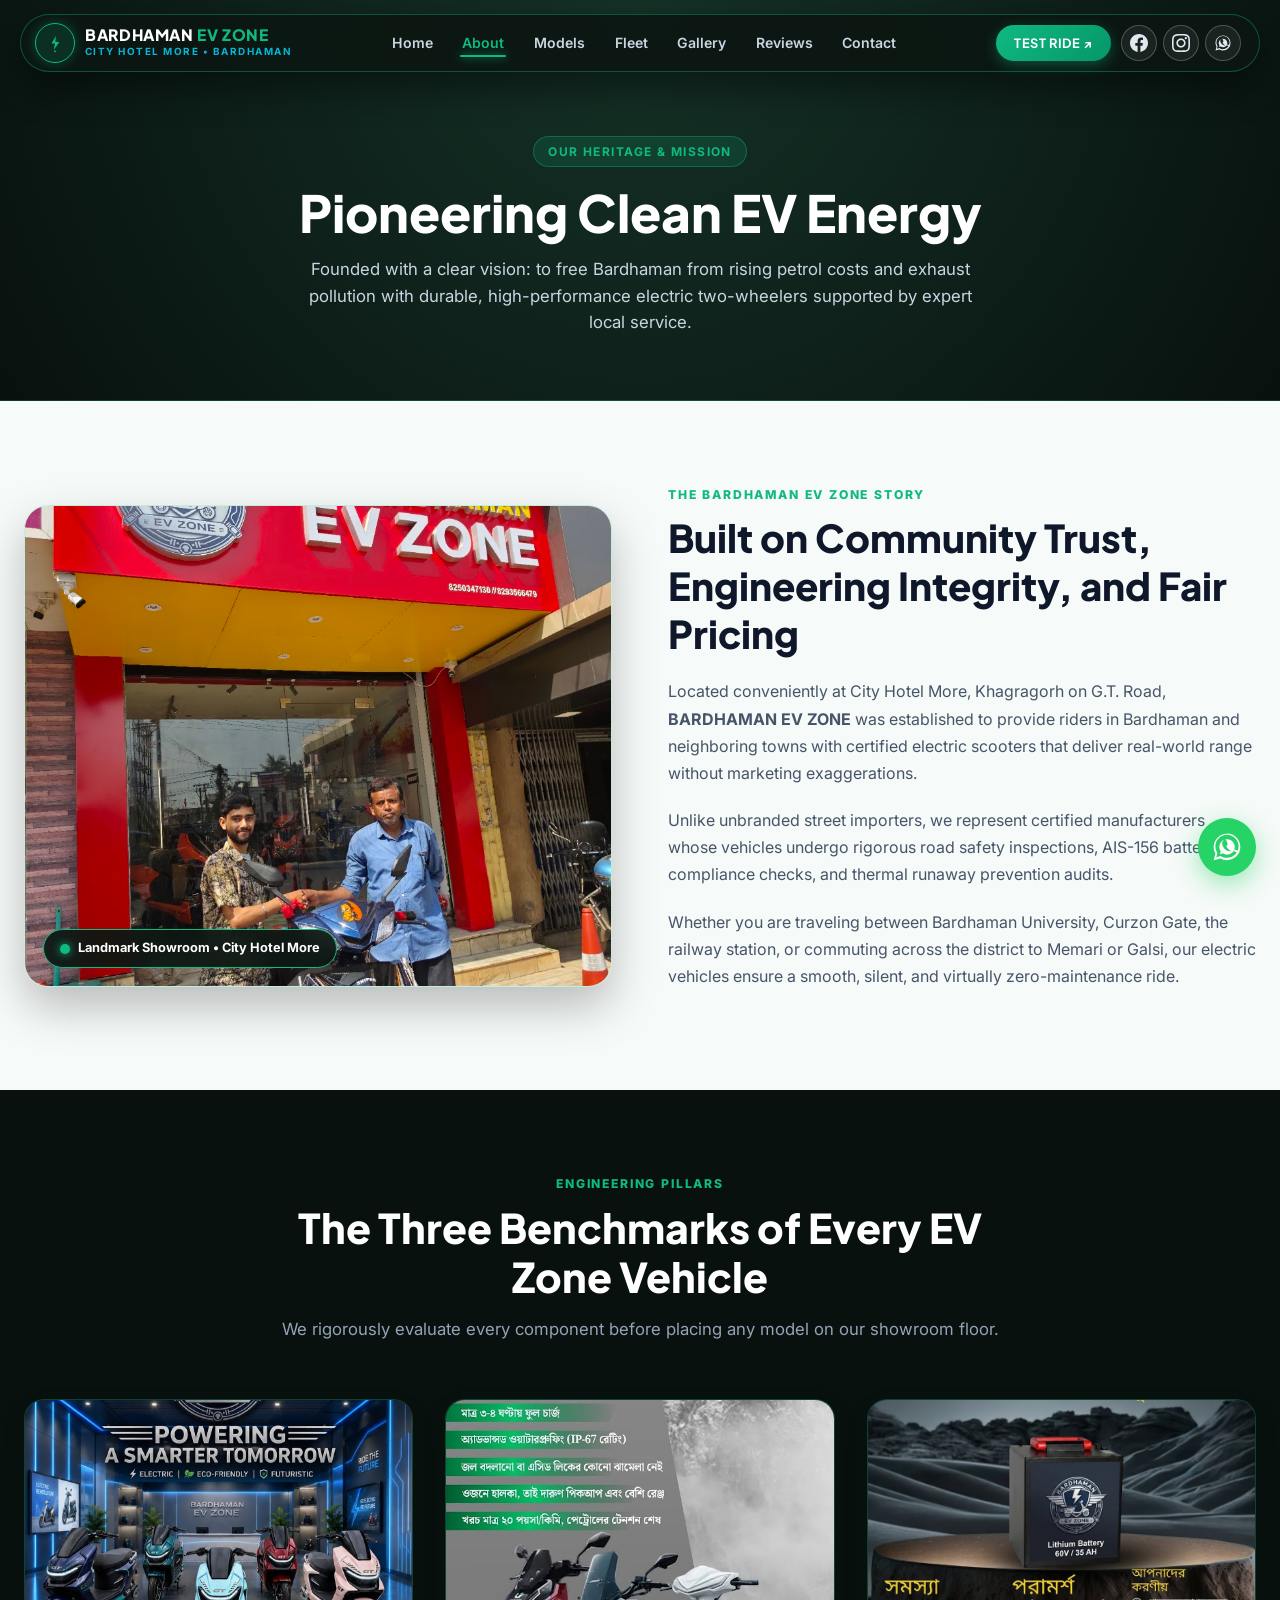
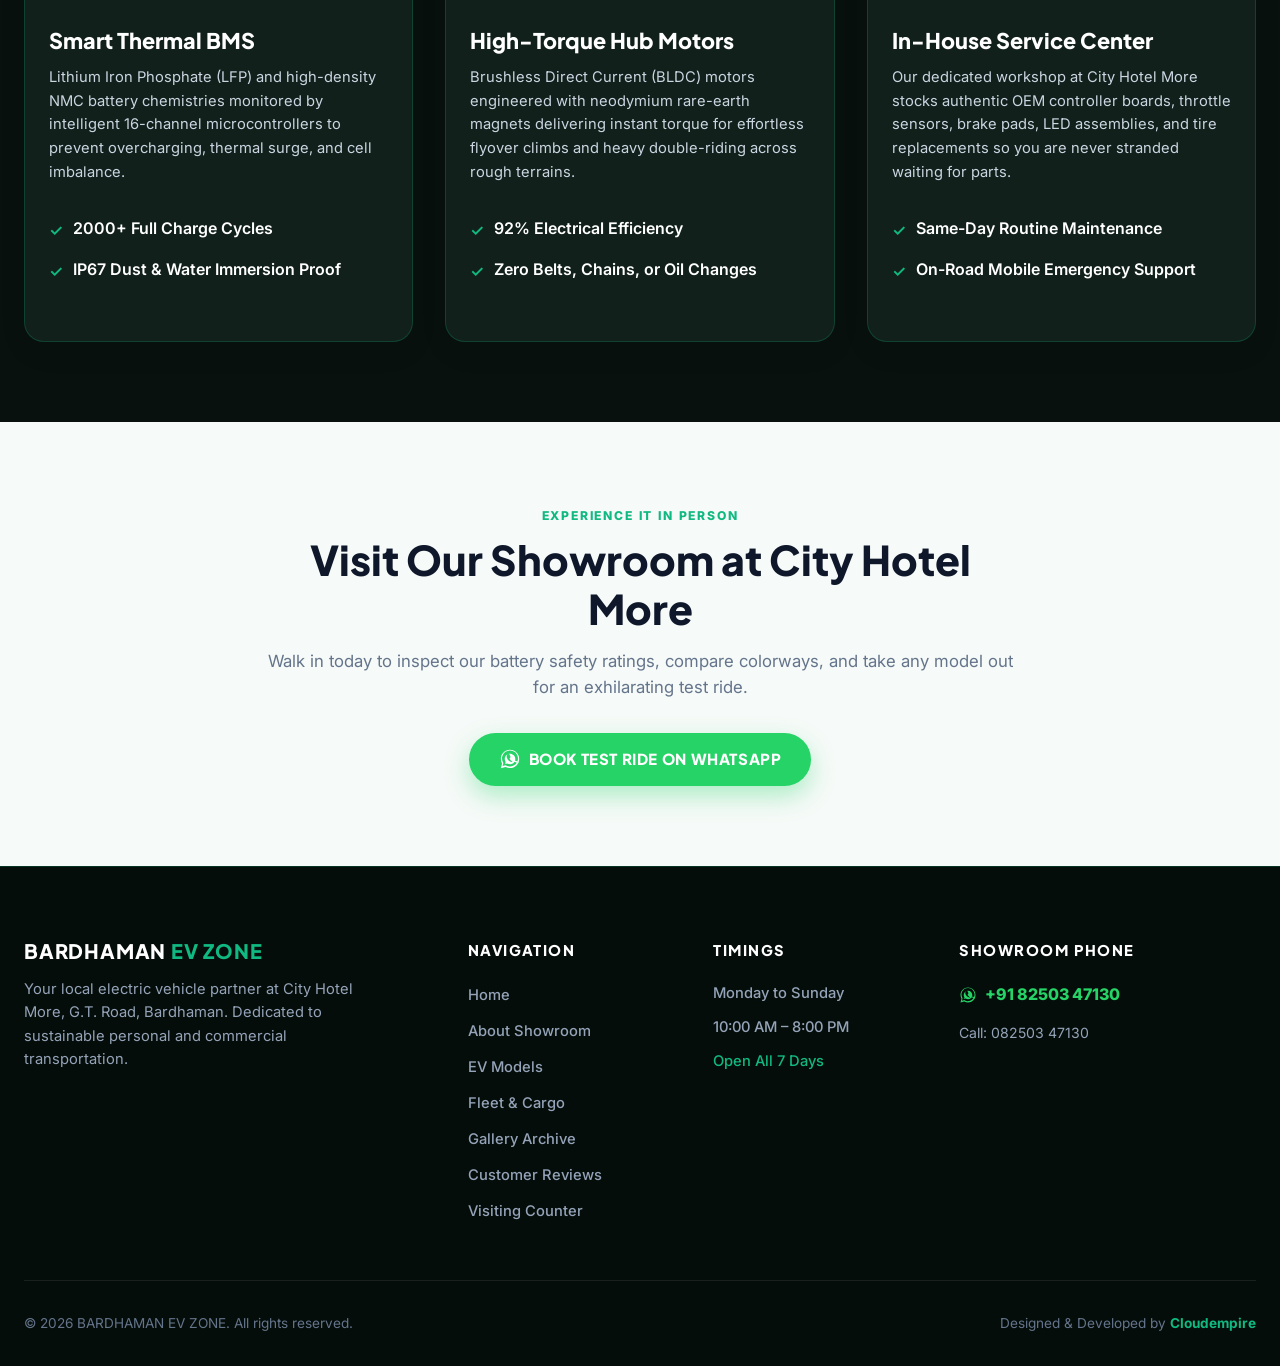
==== about.html @ 62e023cb "Release BARDHAMAN EV ZONE official multi-page portfolio website" ====
<!DOCTYPE html>
<html lang="en">
<head>
  <meta charset="UTF-8">
  <meta name="viewport" content="width=device-width, initial-scale=1.0">
  <title>About Our Showroom & Heritage | BARDHAMAN EV ZONE</title>
  <meta name="description" content="Discover the story behind BARDHAMAN EV ZONE at City Hotel More, G.T. Road. Authorized multi-brand electric vehicle showroom, specialized battery diagnostics, and certified technicians.">
  <link rel="canonical" href="https://cloudempiretech.github.io/bardhaman-ev-zone/about.html">
  
  <link rel="icon" type="image/svg+xml" href="assets/images/favicon.svg">
  <link rel="apple-touch-icon" href="assets/images/apple-touch-icon.png">
  
  <link rel="preconnect" href="https://fonts.googleapis.com">
  <link rel="preconnect" href="https://fonts.gstatic.com" crossorigin>
  <link href="https://fonts.googleapis.com/css2?family=Inter:wght@400;500;600;700;800&family=Plus+Jakarta+Sans:wght@700;800;900&display=swap" rel="stylesheet">
  
  <link rel="stylesheet" href="assets/css/style.css">
</head>
<body>

  <!-- Floating Pill Navbar -->
  <header class="site-header">
    <div class="header-inner">
      <a href="index.html" class="brand-link" aria-label="BARDHAMAN EV ZONE Home">
        <div class="brand-emblem">
          <svg viewBox="0 0 100 100" fill="none">
            <path d="M54 18 L34 52 L50 52 L44 82 L70 46 L52 46 Z" fill="#10b981" />
            <circle cx="50" cy="88" r="4" fill="#06b6d4" />
          </svg>
        </div>
        <div class="brand-info">
          <div class="brand-name">BARDHAMAN <span>EV ZONE</span></div>
          <div class="brand-sub">CITY HOTEL MORE • BARDHAMAN</div>
        </div>
      </a>

      <nav aria-label="Primary Navigation">
        <ul class="nav-links">
          <li><a href="index.html" class="nav-link">Home</a></li>
          <li><a href="about.html" class="nav-link active">About</a></li>
          <li><a href="models.html" class="nav-link">Models</a></li>
          <li><a href="fleet.html" class="nav-link">Fleet</a></li>
          <li><a href="gallery.html" class="nav-link">Gallery</a></li>
          <li><a href="reviews.html" class="nav-link">Reviews</a></li>
          <li><a href="contact.html" class="nav-link">Contact</a></li>
        </ul>
      </nav>

      <div class="header-actions">
        <a href="contact.html" class="btn-cta-pill">TEST RIDE ↗</a>
        <div class="social-links-circle">
          <a href="https://www.facebook.com/bardhamanevzone/" target="_blank" rel="noopener noreferrer" class="btn-social-circle" aria-label="Facebook">
            <svg width="18" height="18" viewBox="0 0 24 24" fill="currentColor">
              <path d="M24 12.073c0-6.627-5.373-12-12-12s-12 5.373-12 12c0 5.99 4.388 10.954 10.125 11.854v-8.385H7.078v-3.47h3.047V9.43c0-3.007 1.792-4.669 4.533-4.669 1.312 0 2.686.235 2.686.235v2.953H15.83c-1.491 0-1.956.925-1.956 1.874v2.25h3.328l-.532 3.47h-2.796v8.385C19.612 23.027 24 18.062 24 12.073z"/>
            </svg>
          </a>
          <a href="https://www.instagram.com/bardhamanevzone/" target="_blank" rel="noopener noreferrer" class="btn-social-circle" aria-label="Instagram">
            <svg width="18" height="18" viewBox="0 0 24 24" fill="currentColor">
              <path d="M12 2.163c3.204 0 3.584.012 4.85.07 3.252.148 4.771 1.691 4.919 4.919.058 1.265.069 1.645.069 4.849 0 3.205-.012 3.584-.069 4.849-.149 3.225-1.664 4.771-4.919 4.919-1.266.058-1.644.07-4.85.07-3.204 0-3.584-.012-4.849-.07-3.26-.149-4.771-1.699-4.919-4.92-.058-1.265-.07-1.644-.07-4.849 0-3.204.013-3.583.07-4.849.149-3.227 1.664-4.771 4.919-4.919 1.266-.057 1.645-.069 4.849-.069zm0-2.163c-3.259 0-3.667.014-4.947.072-4.358.2-6.78 2.618-6.98 6.98-.059 1.281-.073 1.689-.073 4.948 0 3.259.014 3.668.072 4.948.2 4.358 2.618 6.78 6.98 6.98 1.281.058 1.689.072 4.948.072 3.259 0 3.668-.014 4.948-.072 4.354-.2 6.782-2.618 6.979-6.98.059-1.28.073-1.689.073-4.948 0-3.259-.014-3.667-.072-4.947-.196-4.354-2.617-6.78-6.979-6.98-1.281-.059-1.69-.073-4.949-.073zm0 5.838c-3.403 0-6.162 2.759-6.162 6.162s2.759 6.163 6.162 6.163 6.162-2.759 6.162-6.163c0-3.403-2.759-6.162-6.162-6.162zm0 10.162c-2.209 0-4-1.79-4-4 0-2.209 1.791-4 4-4s4 1.791 4 4c0 2.21-1.791 4-4 4zm6.406-11.845c-.796 0-1.441.645-1.441 1.44s.645 1.44 1.441 1.44c.795 0 1.439-.645 1.439-1.44s-.644-1.44-1.439-1.44z"/>
            </svg>
          </a>
          <a href="https://wa.me/918250347130?text=Namaste%20Bardhaman%20EV%20Zone!%20I%20am%20reading%20about%20your%20showroom." target="_blank" rel="noopener noreferrer" class="btn-social-circle btn-social-wa" aria-label="WhatsApp">
            <svg class="wa-icon" viewBox="0 0 24 24" width="18" height="18" fill="currentColor">
              <path d="M12.031 6.172c-3.181 0-5.767 2.586-5.768 5.766-.001 1.298.38 2.27 1.019 3.287l-.582 2.128 2.182-.573c.978.58 1.911.928 3.145.929 3.178 0 5.767-2.587 5.768-5.766.001-3.187-2.575-5.77-5.764-5.771zm3.392 8.244c-.144.405-.837.774-1.17.824-.312.045-.698.074-2.124-.515-1.503-.62-2.476-2.138-2.551-2.238-.075-.1-1.22-1.624-1.22-3.097 0-1.474.773-2.199 1.05-2.499.276-.3.6-.375.801-.375.2 0 .401.002.576.01.188.01.439-.071.687.525.263.63.899 2.196.978 2.355.079.16.132.348.026.561-.106.213-.16.347-.318.533-.158.187-.333.418-.476.561-.16.16-.327.334-.141.653.187.319.832 1.368 1.782 2.215 1.222 1.089 2.25 1.427 2.568 1.587.319.16.505.134.692-.08.187-.214.798-.933 1.011-1.253.213-.32.427-.267.719-.16.293.107 1.854.874 2.173 1.034.319.16.532.24.612.373.08.134.08.775-.064 1.18z"/>
              <path d="M12.004 2c-5.518 0-9.996 4.478-9.996 9.996 0 1.763.459 3.486 1.332 5.006L2 22l5.127-1.345c1.472.802 3.129 1.226 4.877 1.226 5.518 0 9.996-4.478 9.996-9.996 0-5.518-4.478-9.996-9.996-9.996zm0 18.232c-1.572 0-3.111-.423-4.453-1.223l-.32-.19-3.308.868.883-3.224-.208-.332C3.766 14.77 3.3 13.125 3.3 11.435c0-4.8 3.905-8.705 8.704-8.705 4.8 0 8.705 3.905 8.705 8.705 0 4.8-3.905 8.704-8.705 8.704z"/>
            </svg>
          </a>
        </div>
        <button class="mobile-nav-toggle" aria-label="Toggle navigation drawer" aria-expanded="false">
          <svg width="24" height="24" viewBox="0 0 24 24" fill="none" stroke="currentColor" stroke-width="2.5" stroke-linecap="round" stroke-linejoin="round">
            <line x1="3" y1="12" x2="21" y2="12"></line>
            <line x1="3" y1="6" x2="21" y2="6"></line>
            <line x1="3" y1="18" x2="21" y2="18"></line>
          </svg>
        </button>
      </div>
    </div>
  </header>

  <!-- Subpage Banner -->
  <section class="subpage-banner">
    <div class="subpage-badge">OUR HERITAGE & MISSION</div>
    <h1 class="subpage-title">Pioneering Clean EV Energy</h1>
    <p class="subpage-desc">
      Founded with a clear vision: to free Bardhaman from rising petrol costs and exhaust pollution with durable, high-performance electric two-wheelers supported by expert local service.
    </p>
  </section>

  <!-- Heritage Section 1 -->
  <main class="section">
    <div class="heritage-grid">
      <div class="heritage-media-wrap reveal">
        <img src="assets/images/ev_zone_photo_1.jpg" alt="Showroom exterior at City Hotel More Bardhaman" loading="lazy">
        <div class="verified-storefront-badge">
          <span class="verified-dot"></span> Landmark Showroom • City Hotel More
        </div>
      </div>

      <div class="heritage-content reveal" data-delay="1">
        <span class="section-tag">THE BARDHAMAN EV ZONE STORY</span>
        <h3>Built on Community Trust, Engineering Integrity, and Fair Pricing</h3>
        <p>
          Located conveniently at City Hotel More, Khagragorh on G.T. Road, <strong>BARDHAMAN EV ZONE</strong> was established to provide riders in Bardhaman and neighboring towns with certified electric scooters that deliver real-world range without marketing exaggerations.
        </p>
        <p>
          Unlike unbranded street importers, we represent certified manufacturers whose vehicles undergo rigorous road safety inspections, AIS-156 battery compliance checks, and thermal runaway prevention audits.
        </p>
        <p>
          Whether you are traveling between Bardhaman University, Curzon Gate, the railway station, or commuting across the district to Memari or Galsi, our electric vehicles ensure a smooth, silent, and virtually zero-maintenance ride.
        </p>
      </div>
    </div>
  </main>

  <!-- Technical Workshop Pillars -->
  <section class="section section-dark">
    <div class="section-header reveal">
      <span class="section-tag">ENGINEERING PILLARS</span>
      <h2 class="section-title">The Three Benchmarks of Every EV Zone Vehicle</h2>
      <p class="section-subtitle">We rigorously evaluate every component before placing any model on our showroom floor.</p>
    </div>

    <div class="cards-grid">
      <div class="portfolio-card reveal" data-delay="1" style="background: var(--color-surface-card); border-color: var(--color-border-dark); color: #ffffff;">
        <div class="card-media" style="height: 200px;">
          <img src="assets/images/ev_zone_photo_8.jpg" alt="Smart Battery BMS Diagnostics" loading="lazy">
        </div>
        <div class="card-body">
          <h3 class="card-title" style="color: #ffffff;">Smart Thermal BMS</h3>
          <p class="card-desc" style="color: #cbd5e1;">
            Lithium Iron Phosphate (LFP) and high-density NMC battery chemistries monitored by intelligent 16-channel microcontrollers to prevent overcharging, thermal surge, and cell imbalance.
          </p>
          <ul class="feature-check-list" style="margin-top: 0.5rem;">
            <li class="feature-check-item" style="color: #ffffff;"><span class="check-icon">✓</span> 2000+ Full Charge Cycles</li>
            <li class="feature-check-item" style="color: #ffffff;"><span class="check-icon">✓</span> IP67 Dust & Water Immersion Proof</li>
          </ul>
        </div>
      </div>

      <div class="portfolio-card reveal" data-delay="2" style="background: var(--color-surface-card); border-color: var(--color-border-dark); color: #ffffff;">
        <div class="card-media" style="height: 200px;">
          <img src="assets/images/ev_zone_photo_9.jpg" alt="High Torque Hub Motor" loading="lazy">
        </div>
        <div class="card-body">
          <h3 class="card-title" style="color: #ffffff;">High-Torque Hub Motors</h3>
          <p class="card-desc" style="color: #cbd5e1;">
            Brushless Direct Current (BLDC) motors engineered with neodymium rare-earth magnets delivering instant torque for effortless flyover climbs and heavy double-riding across rough terrains.
          </p>
          <ul class="feature-check-list" style="margin-top: 0.5rem;">
            <li class="feature-check-item" style="color: #ffffff;"><span class="check-icon">✓</span> 92% Electrical Efficiency</li>
            <li class="feature-check-item" style="color: #ffffff;"><span class="check-icon">✓</span> Zero Belts, Chains, or Oil Changes</li>
          </ul>
        </div>
      </div>

      <div class="portfolio-card reveal" data-delay="3" style="background: var(--color-surface-card); border-color: var(--color-border-dark); color: #ffffff;">
        <div class="card-media" style="height: 200px;">
          <img src="assets/images/ev_zone_photo_10.jpg" alt="Showroom Service Bay" loading="lazy">
        </div>
        <div class="card-body">
          <h3 class="card-title" style="color: #ffffff;">In-House Service Center</h3>
          <p class="card-desc" style="color: #cbd5e1;">
            Our dedicated workshop at City Hotel More stocks authentic OEM controller boards, throttle sensors, brake pads, LED assemblies, and tire replacements so you are never stranded waiting for parts.
          </p>
          <ul class="feature-check-list" style="margin-top: 0.5rem;">
            <li class="feature-check-item" style="color: #ffffff;"><span class="check-icon">✓</span> Same-Day Routine Maintenance</li>
            <li class="feature-check-item" style="color: #ffffff;"><span class="check-icon">✓</span> On-Road Mobile Emergency Support</li>
          </ul>
        </div>
      </div>
    </div>
  </section>

  <!-- Visiting Call to Action -->
  <section class="section" style="text-align: center;">
    <div class="section-header reveal" style="margin-bottom: 2rem;">
      <span class="section-tag">EXPERIENCE IT IN PERSON</span>
      <h2 class="section-title">Visit Our Showroom at City Hotel More</h2>
      <p class="section-subtitle">Walk in today to inspect our battery safety ratings, compare colorways, and take any model out for an exhilarating test ride.</p>
    </div>
    <div class="reveal">
      <a href="contact.html" class="btn-hero-primary" style="display: inline-flex;">
        <svg class="wa-icon" viewBox="0 0 24 24" width="22" height="22" fill="currentColor">
          <path d="M12.031 6.172c-3.181 0-5.767 2.586-5.768 5.766-.001 1.298.38 2.27 1.019 3.287l-.582 2.128 2.182-.573c.978.58 1.911.928 3.145.929 3.178 0 5.767-2.587 5.768-5.766.001-3.187-2.575-5.77-5.764-5.771zm3.392 8.244c-.144.405-.837.774-1.17.824-.312.045-.698.074-2.124-.515-1.503-.62-2.476-2.138-2.551-2.238-.075-.1-1.22-1.624-1.22-3.097 0-1.474.773-2.199 1.05-2.499.276-.3.6-.375.801-.375.2 0 .401.002.576.01.188.01.439-.071.687.525.263.63.899 2.196.978 2.355.079.16.132.348.026.561-.106.213-.16.347-.318.533-.158.187-.333.418-.476.561-.16.16-.327.334-.141.653.187.319.832 1.368 1.782 2.215 1.222 1.089 2.25 1.427 2.568 1.587.319.16.505.134.692-.08.187-.214.798-.933 1.011-1.253.213-.32.427-.267.719-.16.293.107 1.854.874 2.173 1.034.319.16.532.24.612.373.08.134.08.775-.064 1.18z"/>
          <path d="M12.004 2c-5.518 0-9.996 4.478-9.996 9.996 0 1.763.459 3.486 1.332 5.006L2 22l5.127-1.345c1.472.802 3.129 1.226 4.877 1.226 5.518 0 9.996-4.478 9.996-9.996 0-5.518-4.478-9.996-9.996-9.996zm0 18.232c-1.572 0-3.111-.423-4.453-1.223l-.32-.19-3.308.868.883-3.224-.208-.332C3.766 14.77 3.3 13.125 3.3 11.435c0-4.8 3.905-8.705 8.704-8.705 4.8 0 8.705 3.905 8.705 8.705 0 4.8-3.905 8.704-8.705 8.704z"/>
        </svg>
        BOOK TEST RIDE ON WHATSAPP
      </a>
    </div>
  </section>

  <!-- Floating WhatsApp Button -->
  <a href="https://wa.me/918250347130?text=Namaste%20Bardhaman%20EV%20Zone!%20I%20would%20like%20to%20visit%20your%20workshop." class="floating-wa-btn" aria-label="Chat on WhatsApp" target="_blank" rel="noopener noreferrer">
    <svg class="wa-icon" viewBox="0 0 24 24" width="32" height="32" fill="currentColor">
      <path d="M12.031 6.172c-3.181 0-5.767 2.586-5.768 5.766-.001 1.298.38 2.27 1.019 3.287l-.582 2.128 2.182-.573c.978.58 1.911.928 3.145.929 3.178 0 5.767-2.587 5.768-5.766.001-3.187-2.575-5.77-5.764-5.771zm3.392 8.244c-.144.405-.837.774-1.17.824-.312.045-.698.074-2.124-.515-1.503-.62-2.476-2.138-2.551-2.238-.075-.1-1.22-1.624-1.22-3.097 0-1.474.773-2.199 1.05-2.499.276-.3.6-.375.801-.375.2 0 .401.002.576.01.188.01.439-.071.687.525.263.63.899 2.196.978 2.355.079.16.132.348.026.561-.106.213-.16.347-.318.533-.158.187-.333.418-.476.561-.16.16-.327.334-.141.653.187.319.832 1.368 1.782 2.215 1.222 1.089 2.25 1.427 2.568 1.587.319.16.505.134.692-.08.187-.214.798-.933 1.011-1.253.213-.32.427-.267.719-.16.293.107 1.854.874 2.173 1.034.319.16.532.24.612.373.08.134.08.775-.064 1.18z"/>
      <path d="M12.004 2c-5.518 0-9.996 4.478-9.996 9.996 0 1.763.459 3.486 1.332 5.006L2 22l5.127-1.345c1.472.802 3.129 1.226 4.877 1.226 5.518 0 9.996-4.478 9.996-9.996 0-5.518-4.478-9.996-9.996-9.996zm0 18.232c-1.572 0-3.111-.423-4.453-1.223l-.32-.19-3.308.868.883-3.224-.208-.332C3.766 14.77 3.3 13.125 3.3 11.435c0-4.8 3.905-8.705 8.704-8.705 4.8 0 8.705 3.905 8.705 8.705 0 4.8-3.905 8.704-8.705 8.704z"/>
    </svg>
  </a>

  <!-- Footer -->
  <footer class="site-footer">
    <div class="footer-top">
      <div class="footer-brand">
        <div class="brand-name" style="font-size: 1.25rem;">BARDHAMAN <span style="color: var(--color-primary);">EV ZONE</span></div>
        <p>Your local electric vehicle partner at City Hotel More, G.T. Road, Bardhaman. Dedicated to sustainable personal and commercial transportation.</p>
      </div>
      <div class="footer-nav-col">
        <div class="footer-col-title">Navigation</div>
        <ul class="footer-nav-list">
          <li><a href="index.html" class="footer-nav-link">Home</a></li>
          <li><a href="about.html" class="footer-nav-link">About Showroom</a></li>
          <li><a href="models.html" class="footer-nav-link">EV Models</a></li>
          <li><a href="fleet.html" class="footer-nav-link">Fleet & Cargo</a></li>
          <li><a href="gallery.html" class="footer-nav-link">Gallery Archive</a></li>
          <li><a href="reviews.html" class="footer-nav-link">Customer Reviews</a></li>
          <li><a href="contact.html" class="footer-nav-link">Visiting Counter</a></li>
        </ul>
      </div>
      <div class="footer-nav-col">
        <div class="footer-col-title">Timings</div>
        <ul class="footer-nav-list">
          <li class="footer-nav-link">Monday to Sunday</li>
          <li class="footer-nav-link">10:00 AM – 8:00 PM</li>
          <li class="footer-nav-link" style="color: var(--color-primary);">Open All 7 Days</li>
        </ul>
      </div>
      <div class="footer-nav-col">
        <div class="footer-col-title">Showroom Phone</div>
        <p style="margin-bottom: 0.5rem;">
          <a href="https://wa.me/918250347130" class="phone-wa-link">
            <svg class="wa-icon" viewBox="0 0 24 24" width="18" height="18" fill="currentColor">
              <path d="M12.031 6.172c-3.181 0-5.767 2.586-5.768 5.766-.001 1.298.38 2.27 1.019 3.287l-.582 2.128 2.182-.573c.978.58 1.911.928 3.145.929 3.178 0 5.767-2.587 5.768-5.766.001-3.187-2.575-5.77-5.764-5.771zm3.392 8.244c-.144.405-.837.774-1.17.824-.312.045-.698.074-2.124-.515-1.503-.62-2.476-2.138-2.551-2.238-.075-.1-1.22-1.624-1.22-3.097 0-1.474.773-2.199 1.05-2.499.276-.3.6-.375.801-.375.2 0 .401.002.576.01.188.01.439-.071.687.525.263.63.899 2.196.978 2.355.079.16.132.348.026.561-.106.213-.16.347-.318.533-.158.187-.333.418-.476.561-.16.16-.327.334-.141.653.187.319.832 1.368 1.782 2.215 1.222 1.089 2.25 1.427 2.568 1.587.319.16.505.134.692-.08.187-.214.798-.933 1.011-1.253.213-.32.427-.267.719-.16.293.107 1.854.874 2.173 1.034.319.16.532.24.612.373.08.134.08.775-.064 1.18z"/>
              <path d="M12.004 2c-5.518 0-9.996 4.478-9.996 9.996 0 1.763.459 3.486 1.332 5.006L2 22l5.127-1.345c1.472.802 3.129 1.226 4.877 1.226 5.518 0 9.996-4.478 9.996-9.996 0-5.518-4.478-9.996-9.996-9.996zm0 18.232c-1.572 0-3.111-.423-4.453-1.223l-.32-.19-3.308.868.883-3.224-.208-.332C3.766 14.77 3.3 13.125 3.3 11.435c0-4.8 3.905-8.705 8.704-8.705 4.8 0 8.705 3.905 8.705 8.705 0 4.8-3.905 8.704-8.705 8.704z"/>
            </svg>
            +91 82503 47130
          </a>
        </p>
        <p><a href="tel:+918250347130" style="color: #94a3b8; font-size: 0.88rem;">Call: 082503 47130</a></p>
      </div>
    </div>
    <div class="footer-bottom">
      <div>© 2026 BARDHAMAN EV ZONE. All rights reserved.</div>
      <div class="footer-attribution">
        Designed & Developed by <a href="https://cloudempire.tech/" target="_blank" rel="noopener noreferrer">Cloudempire</a>
      </div>
    </div>
  </footer>

  <script src="assets/js/main.js"></script>
</body>
</html>
---- assets/css/style.css ----
/* ==========================================================================
   BARDHAMAN EV ZONE - Official Stylesheet
   Design System: TheDivine Floating Dark Glassmorphic Pill
   Theme: High-Tech Carbon Graphite & Cyber Emerald Neon
   ========================================================================== */

:root {
  --color-bg-dark: #08110e;
  --color-surface-dark: #0c1713;
  --color-surface-card: #11201b;
  --color-surface-elevated: #162923;
  --color-bg-light: #f6faf8;
  --color-surface-light: #ffffff;
  
  --color-primary: #10b981;
  --color-primary-glow: rgba(16, 185, 129, 0.35);
  --color-primary-dark: #059669;
  
  --color-cyan: #06b6d4;
  --color-cyan-glow: rgba(6, 182, 212, 0.3);
  
  --color-text-main: #0f172a;
  --color-text-muted: #64748b;
  --color-text-white: #ffffff;
  --color-text-dim: #94a3b8;
  
  --color-border-dark: rgba(16, 185, 129, 0.22);
  --color-border-light: rgba(16, 185, 129, 0.15);
  
  --pill-bg-header: rgba(12, 23, 19, 0.94);
  --pill-border-header: rgba(16, 185, 129, 0.38);
  
  --pill-bg-filter: rgba(14, 28, 23, 0.96);
  --pill-border-filter: rgba(16, 185, 129, 0.35);
  
  --font-heading: 'Plus Jakarta Sans', 'Inter', -apple-system, BlinkMacSystemFont, sans-serif;
  --font-body: 'Inter', -apple-system, BlinkMacSystemFont, 'Segoe UI', Roboto, sans-serif;
  
  --transition-smooth: all 0.3s cubic-bezier(0.16, 1, 0.3, 1);
  --shadow-elevated: 0 20px 45px rgba(0, 0, 0, 0.25);
  --shadow-neon: 0 0 25px rgba(16, 185, 129, 0.25);
}

/* --------------------------------------------------------------------------
   Reset & Base Standards (Mandate 3: Zero Top White Band)
   -------------------------------------------------------------------------- */
*, *::before, *::after {
  box-sizing: border-box;
  margin: 0;
  padding: 0;
}

html {
  scroll-behavior: smooth;
  font-size: 16px;
  -webkit-text-size-adjust: 100%;
}

body {
  font-family: var(--font-body);
  color: var(--color-text-main);
  background-color: var(--color-bg-light);
  line-height: 1.6;
  overflow-x: hidden;
  padding-top: 0 !important; /* Zero top white band */
}

img, video {
  max-width: 100%;
  height: auto;
  display: block;
}

a {
  color: inherit;
  text-decoration: none;
  transition: var(--transition-smooth);
}

button {
  font-family: inherit;
  cursor: pointer;
  border: none;
  background: none;
  transition: var(--transition-smooth);
}

/* --------------------------------------------------------------------------
   TheDivine Floating Pill Navbar (Mandates 3 & 11)
   -------------------------------------------------------------------------- */
.site-header {
  position: fixed;
  top: 14px;
  left: 0;
  width: 100%;
  display: flex;
  justify-content: center;
  z-index: 1000;
  padding: 0 1.25rem;
  pointer-events: none;
}

.header-inner {
  pointer-events: auto;
  width: 100%;
  max-width: 1320px;
  border-radius: 9999px;
  box-shadow: 0 16px 36px rgba(0, 0, 0, 0.45);
  backdrop-filter: blur(20px);
  -webkit-backdrop-filter: blur(20px);
  background: var(--pill-bg-header);
  border: 1px solid var(--pill-border-header);
  display: flex;
  align-items: center;
  justify-content: space-between;
  padding: 8px 18px 8px 14px;
  gap: 1rem;
}

/* Brand Logo Left */
.brand-link {
  display: flex;
  align-items: center;
  gap: 10px;
  flex-shrink: 0;
}

.brand-emblem {
  width: 40px;
  height: 40px;
  border-radius: 50%;
  background: rgba(16, 185, 129, 0.15);
  border: 1.5px solid var(--color-primary);
  display: flex;
  align-items: center;
  justify-content: center;
  box-shadow: 0 0 12px var(--color-primary-glow);
}

.brand-emblem svg {
  width: 22px;
  height: 22px;
}

.brand-info {
  display: flex;
  flex-direction: column;
}

.brand-name {
  font-family: var(--font-heading);
  font-weight: 800;
  font-size: 0.98rem;
  color: var(--color-text-white);
  letter-spacing: 0.04em;
  line-height: 1.15;
}

.brand-name span {
  color: var(--color-primary);
}

.brand-sub {
  font-size: 0.62rem;
  font-weight: 700;
  color: var(--color-cyan);
  letter-spacing: 0.15em;
  text-transform: uppercase;
}

/* Center Nav Links - STRICT ONE-LINE, ONE-WORD LABELS */
.nav-links {
  display: flex;
  align-items: center;
  gap: 1.6rem;
  list-style: none;
}

.nav-links li {
  white-space: nowrap !important;
}

.nav-link {
  font-size: 0.88rem;
  font-weight: 600;
  color: #cbd5e1;
  white-space: nowrap !important;
  position: relative;
  padding: 6px 2px;
  transition: var(--transition-smooth);
}

.nav-link:hover, .nav-link.active {
  color: var(--color-primary);
}

.nav-link.active::after {
  content: '';
  position: absolute;
  bottom: 0;
  left: 0;
  width: 100%;
  height: 2px;
  background: var(--color-primary);
  border-radius: 2px;
  box-shadow: 0 0 8px var(--color-primary);
}

/* Header Right Actions */
.header-actions {
  display: flex;
  align-items: center;
  gap: 10px;
  flex-shrink: 0;
}

/* CTA Pill */
.btn-cta-pill {
  display: inline-flex;
  align-items: center;
  gap: 6px;
  background: linear-gradient(135deg, #10b981 0%, #059669 100%);
  color: #ffffff !important;
  font-family: var(--font-heading);
  font-size: 0.8rem;
  font-weight: 700;
  text-transform: uppercase;
  letter-spacing: 0.05em;
  padding: 8px 18px;
  border-radius: 9999px;
  box-shadow: 0 4px 14px var(--color-primary-glow);
  white-space: nowrap !important;
  transition: var(--transition-smooth);
}

.btn-cta-pill:hover {
  transform: translateY(-2px);
  box-shadow: 0 6px 20px rgba(16, 185, 129, 0.5);
  background: linear-gradient(135deg, #34d399 0%, #10b981 100%);
}

/* Circular Social Buttons */
.social-links-circle {
  display: flex;
  align-items: center;
  gap: 6px;
}

.btn-social-circle {
  width: 36px;
  height: 36px;
  border-radius: 50%;
  display: flex;
  align-items: center;
  justify-content: center;
  background: rgba(255, 255, 255, 0.06);
  border: 1px solid rgba(255, 255, 255, 0.22);
  color: #e2e8f0;
  transition: var(--transition-smooth);
}

.btn-social-circle:hover {
  background: var(--color-primary);
  border-color: var(--color-primary);
  color: #ffffff;
  transform: translateY(-2px);
  box-shadow: 0 0 12px var(--color-primary-glow);
}

.btn-social-circle.btn-social-wa:hover {
  background: #25d366;
  border-color: #25d366;
  box-shadow: 0 0 12px rgba(37, 211, 102, 0.4);
}

/* Mobile Toggle Hamburger */
.mobile-nav-toggle {
  display: none;
  width: 44px;
  height: 44px;
  border-radius: 50%;
  background: rgba(255, 255, 255, 0.08);
  border: 1px solid rgba(255, 255, 255, 0.2);
  color: #ffffff;
  align-items: center;
  justify-content: center;
  cursor: pointer;
}

/* --------------------------------------------------------------------------
   Mobile Navigation Drawer (Mandate 11: Full-Viewport Drawer)
   -------------------------------------------------------------------------- */
@media (max-width: 992px) {
  .site-header {
    padding: 0 0.85rem;
    top: 10px;
  }
  
  .header-inner {
    padding: 8px 12px;
  }
  
  .nav-links {
    display: none;
    position: fixed;
    top: 66px;
    left: 0;
    width: 100vw;
    height: calc(100vh - 66px);
    height: calc(100dvh - 66px);
    overflow-y: auto;
    z-index: 999;
    background: rgba(8, 17, 14, 0.98);
    backdrop-filter: blur(25px);
    -webkit-backdrop-filter: blur(25px);
    flex-direction: column;
    align-items: stretch;
    padding: 2.2rem 1.75rem;
    gap: 1.1rem;
    border-top: 1px solid var(--color-border-dark);
  }
  
  .nav-links.open {
    display: flex;
  }
  
  .nav-link {
    font-size: 1.15rem;
    padding: 0.85rem 1rem;
    border-radius: 12px;
    background: rgba(255, 255, 255, 0.04);
    border: 1px solid rgba(255, 255, 255, 0.08);
    display: block;
    min-height: 48px;
  }
  
  .nav-link.active {
    background: rgba(16, 185, 129, 0.15);
    border-color: var(--color-primary);
  }
  
  .nav-link.active::after {
    display: none;
  }
  
  .mobile-nav-toggle {
    display: flex;
  }
  
  .header-actions .social-links-circle {
    display: none; /* available inside drawer footer */
  }
}

/* --------------------------------------------------------------------------
   Hero Video Section (Mandates 3 & 10: top: 0, Zero Top Band)
   -------------------------------------------------------------------------- */
.hero-video-section {
  position: relative;
  width: 100%;
  min-height: 100vh;
  min-height: 100dvh;
  display: flex;
  align-items: center;
  justify-content: center;
  overflow: hidden;
  background: #000000;
  padding-top: 0;
  margin-top: 0;
}

.hero-video-bg {
  position: absolute;
  top: 0;
  left: 0;
  width: 100%;
  height: 100%;
  object-fit: cover;
  z-index: 1;
}

.hero-overlay {
  position: absolute;
  top: 0;
  left: 0;
  width: 100%;
  height: 100%;
  background: linear-gradient(
    180deg,
    rgba(8, 17, 14, 0.55) 0%,
    rgba(8, 17, 14, 0.75) 50%,
    rgba(8, 17, 14, 0.96) 100%
  );
  z-index: 2;
}

.hero-content {
  position: relative;
  z-index: 3;
  width: 100%;
  max-width: 1100px;
  padding: 7rem 1.5rem 3.5rem;
  text-align: center;
  margin: 0 auto;
}

.hero-badge {
  display: inline-flex;
  align-items: center;
  gap: 8px;
  padding: 6px 16px;
  background: rgba(16, 185, 129, 0.18);
  border: 1px solid rgba(16, 185, 129, 0.45);
  border-radius: 9999px;
  color: #34d399;
  font-size: 0.78rem;
  font-weight: 700;
  letter-spacing: 0.12em;
  text-transform: uppercase;
  margin-bottom: 1.5rem;
  backdrop-filter: blur(10px);
  animation: floatBadge 3.5s ease-in-out infinite;
}

@keyframes floatBadge {
  0%, 100% { transform: translateY(0); }
  50% { transform: translateY(-5px); }
}

.hero-title {
  font-family: var(--font-heading);
  font-size: clamp(2.4rem, 5.5vw, 4.2rem);
  font-weight: 900;
  color: #ffffff;
  line-height: 1.1;
  letter-spacing: -0.02em;
  margin-bottom: 1.25rem;
}

.hero-title span.text-gradient {
  background: linear-gradient(135deg, #10b981 0%, #06b6d4 100%);
  -webkit-background-clip: text;
  -webkit-text-fill-color: transparent;
}

.hero-tagline {
  font-size: clamp(1.05rem, 2vw, 1.35rem);
  color: #cbd5e1;
  max-width: 780px;
  margin: 0 auto 2.2rem;
  line-height: 1.6;
}

.hero-btn-group {
  display: flex;
  flex-wrap: wrap;
  align-items: center;
  justify-content: center;
  gap: 1rem;
  margin-bottom: 3rem;
}

.btn-hero-primary {
  display: inline-flex;
  align-items: center;
  gap: 8px;
  background: #25d366;
  color: #ffffff;
  font-family: var(--font-heading);
  font-weight: 800;
  font-size: 0.95rem;
  letter-spacing: 0.04em;
  padding: 14px 30px;
  border-radius: 9999px;
  box-shadow: 0 10px 25px rgba(37, 211, 102, 0.35);
  min-height: 48px;
}

.btn-hero-primary:hover {
  background: #20ba5a;
  transform: translateY(-3px);
  box-shadow: 0 14px 30px rgba(37, 211, 102, 0.5);
}

.btn-hero-secondary {
  display: inline-flex;
  align-items: center;
  gap: 8px;
  background: rgba(255, 255, 255, 0.1);
  color: #ffffff;
  border: 1px solid rgba(255, 255, 255, 0.25);
  font-family: var(--font-heading);
  font-weight: 700;
  font-size: 0.95rem;
  padding: 14px 28px;
  border-radius: 9999px;
  backdrop-filter: blur(10px);
  min-height: 48px;
}

.btn-hero-secondary:hover {
  background: rgba(255, 255, 255, 0.2);
  border-color: #ffffff;
  transform: translateY(-3px);
}

/* Hero Telemetry Quick Bar */
.hero-stats-grid {
  display: grid;
  grid-template-columns: repeat(4, 1fr);
  gap: 1.25rem;
  max-width: 940px;
  margin: 0 auto;
}

.hero-stat-card {
  background: rgba(17, 32, 27, 0.7);
  border: 1px solid var(--color-border-dark);
  border-radius: 16px;
  padding: 1.25rem 1rem;
  backdrop-filter: blur(15px);
  text-align: center;
}

.hero-stat-num {
  font-family: var(--font-heading);
  font-size: 1.8rem;
  font-weight: 800;
  color: var(--color-primary);
  line-height: 1.1;
  margin-bottom: 4px;
}

.hero-stat-label {
  font-size: 0.78rem;
  font-weight: 600;
  color: #94a3b8;
  text-transform: uppercase;
  letter-spacing: 0.08em;
}

@media (max-width: 768px) {
  .hero-stats-grid {
    grid-template-columns: repeat(2, 1fr);
    gap: 0.85rem;
  }
}

/* --------------------------------------------------------------------------
   Subpage Banners (Header Shell)
   -------------------------------------------------------------------------- */
.subpage-banner {
  background: radial-gradient(circle at 50% 0%, #153227 0%, var(--color-bg-dark) 100%);
  padding: 8.5rem 1.5rem 4rem;
  text-align: center;
  position: relative;
  border-bottom: 1px solid var(--color-border-dark);
}

.subpage-badge {
  display: inline-flex;
  align-items: center;
  gap: 6px;
  padding: 5px 14px;
  background: rgba(16, 185, 129, 0.15);
  border: 1px solid rgba(16, 185, 129, 0.35);
  border-radius: 100px;
  color: var(--color-primary);
  font-size: 0.75rem;
  font-weight: 700;
  letter-spacing: 0.12em;
  text-transform: uppercase;
  margin-bottom: 1rem;
}

.subpage-title {
  font-family: var(--font-heading);
  font-size: clamp(2rem, 4vw, 3.2rem);
  font-weight: 900;
  color: #ffffff;
  line-height: 1.15;
  margin-bottom: 0.85rem;
}

.subpage-desc {
  font-size: 1.05rem;
  color: #cbd5e1;
  max-width: 680px;
  margin: 0 auto;
}

/* --------------------------------------------------------------------------
   TheDivine Sticky Floating Tab Filter Rail (Mandates 3 & 7)
   -------------------------------------------------------------------------- */
.filter-rail-sticky-wrap {
  position: sticky;
  top: 74px;
  z-index: 900;
  display: flex;
  justify-content: center;
  padding: 0 1rem;
  margin: -1.8rem 0 2.5rem;
  pointer-events: none;
}

.portfolio-filter {
  pointer-events: auto;
  display: flex;
  gap: 8px;
  flex-wrap: nowrap;
  overflow-x: auto;
  max-width: 100%;
  padding: 7px 10px;
  background: var(--pill-bg-filter);
  border: 1px solid var(--pill-border-filter);
  border-radius: 100px;
  box-shadow: 0 14px 35px rgba(0, 0, 0, 0.35);
  backdrop-filter: blur(20px);
  -webkit-backdrop-filter: blur(20px);
  scrollbar-width: none;
  -webkit-overflow-scrolling: touch;
  scroll-snap-type: x mandatory;
}

.portfolio-filter::-webkit-scrollbar {
  display: none;
}

.filter-btn {
  flex: 0 0 auto;
  white-space: nowrap !important; /* STRICT ZERO MULTILINE WRAPPING */
  border-radius: 100px;
  padding: 9px 20px;
  font-size: 0.86rem;
  font-weight: 700;
  color: #cbd5e1;
  background: transparent;
  scroll-snap-align: center;
  min-height: 44px;
  display: flex;
  align-items: center;
  justify-content: center;
  transition: var(--transition-smooth);
}

.filter-btn:hover {
  color: #ffffff;
  background: rgba(255, 255, 255, 0.08);
}

.filter-btn.active {
  background: var(--color-primary);
  color: #061e14;
  box-shadow: 0 4px 14px var(--color-primary-glow);
}

/* --------------------------------------------------------------------------
   Content Section Shell & Grid Standards (Mandates 1, 6, 8, 9, 11)
   -------------------------------------------------------------------------- */
.section {
  max-width: 1320px;
  margin: 0 auto;
  padding: 5rem 1.5rem;
}

.section-dark {
  background-color: var(--color-bg-dark);
  color: #ffffff;
}

.section-header {
  text-align: center;
  max-width: 760px;
  margin: 0 auto 3.5rem;
}

.section-tag {
  display: inline-block;
  font-size: 0.76rem;
  font-weight: 800;
  letter-spacing: 0.15em;
  text-transform: uppercase;
  color: var(--color-primary);
  margin-bottom: 0.6rem;
}

.section-title {
  font-family: var(--font-heading);
  font-size: clamp(1.85rem, 3.2vw, 2.75rem);
  font-weight: 800;
  line-height: 1.2;
  margin-bottom: 0.9rem;
}

.section-subtitle {
  font-size: 1.05rem;
  color: var(--color-text-muted);
}

.section-dark .section-subtitle {
  color: #94a3b8;
}

/* Portfolio Card Grid */
.cards-grid {
  display: grid;
  grid-template-columns: repeat(auto-fill, minmax(350px, 1fr));
  gap: 2rem;
}

@media (max-width: 640px) {
  .cards-grid {
    grid-template-columns: 1fr;
  }
}

.portfolio-card {
  background: #ffffff;
  border-radius: 20px;
  overflow: hidden;
  box-shadow: 0 10px 30px rgba(0, 0, 0, 0.06);
  border: 1px solid rgba(16, 185, 129, 0.15);
  display: flex;
  flex-direction: column;
  transition: var(--transition-smooth);
}

.portfolio-card:hover {
  transform: translateY(-8px);
  box-shadow: 0 20px 40px rgba(16, 185, 129, 0.18);
  border-color: var(--color-primary);
}

.card-media {
  position: relative;
  width: 100%;
  height: 240px;
  overflow: hidden;
  background: #091712;
}

.card-media img {
  width: 100%;
  height: 100%;
  object-fit: cover;
  transition: transform 0.6s cubic-bezier(0.16, 1, 0.3, 1);
}

.portfolio-card:hover .card-media img {
  transform: scale(1.06);
}

.card-badge {
  position: absolute;
  top: 14px;
  left: 14px;
  background: rgba(12, 23, 19, 0.88);
  color: var(--color-primary);
  border: 1px solid var(--color-border-dark);
  font-size: 0.72rem;
  font-weight: 800;
  text-transform: uppercase;
  letter-spacing: 0.08em;
  padding: 4px 12px;
  border-radius: 9999px;
  backdrop-filter: blur(8px);
}

.card-body {
  padding: 1.5rem;
  display: flex;
  flex-direction: column;
  flex-grow: 1;
}

.card-title {
  font-family: var(--font-heading);
  font-size: 1.35rem;
  font-weight: 800;
  color: var(--color-text-main);
  margin-bottom: 0.5rem;
}

.card-spec-tags {
  display: flex;
  flex-wrap: wrap;
  gap: 6px;
  margin-bottom: 1rem;
}

.spec-tag {
  font-size: 0.75rem;
  font-weight: 600;
  padding: 4px 10px;
  border-radius: 6px;
  background: rgba(16, 185, 129, 0.09);
  color: #065f46;
  border: 1px solid rgba(16, 185, 129, 0.2);
}

.card-desc {
  font-size: 0.92rem;
  color: #475569;
  line-height: 1.6;
  margin-bottom: 1.5rem;
  flex-grow: 1;
}

/* Portfolio Spec Metrics Box */
.card-metrics {
  display: grid;
  grid-template-columns: repeat(3, 1fr);
  gap: 8px;
  background: #f8fafc;
  padding: 10px;
  border-radius: 12px;
  border: 1px solid #e2e8f0;
  margin-bottom: 1.25rem;
  text-align: center;
}

.metric-item {
  display: flex;
  flex-direction: column;
}

.metric-val {
  font-family: var(--font-heading);
  font-size: 0.95rem;
  font-weight: 800;
  color: var(--color-primary-dark);
}

.metric-lbl {
  font-size: 0.65rem;
  font-weight: 700;
  color: #64748b;
  text-transform: uppercase;
}

.btn-card-inquire {
  display: inline-flex;
  align-items: center;
  justify-content: center;
  gap: 8px;
  width: 100%;
  background: #25d366;
  color: #ffffff;
  font-family: var(--font-heading);
  font-weight: 700;
  font-size: 0.88rem;
  padding: 12px 18px;
  border-radius: 12px;
  min-height: 48px;
  box-shadow: 0 4px 12px rgba(37, 211, 102, 0.25);
  transition: var(--transition-smooth);
}

.btn-card-inquire:hover {
  background: #20ba5a;
  transform: translateY(-2px);
  box-shadow: 0 6px 16px rgba(37, 211, 102, 0.4);
}

/* --------------------------------------------------------------------------
   Form Styling & Bespoke Input Standards (Mandate 6)
   -------------------------------------------------------------------------- */
.inquiry-card-wrapper {
  max-width: 680px;
  margin: 0 auto;
  background: #ffffff;
  border-radius: 24px;
  padding: 2.5rem 2rem;
  box-shadow: 0 20px 45px rgba(0, 0, 0, 0.08);
  border: 1px solid rgba(16, 185, 129, 0.2);
}

.section-dark .inquiry-card-wrapper {
  background: var(--color-surface-card);
  border-color: var(--color-border-dark);
  color: #ffffff;
}

.form-group {
  margin-bottom: 1.35rem;
  display: flex;
  flex-direction: column;
  gap: 0.45rem;
  width: 100%;
}

.form-label {
  font-family: var(--font-heading);
  font-size: 0.88rem;
  font-weight: 700;
  color: #334155;
}

.section-dark .form-label {
  color: #e2e8f0;
}

.form-control,
.form-input,
select.form-control,
select.form-select,
textarea.form-control,
textarea.form-textarea {
  display: block;
  width: 100%;
  padding: 0.85rem 1.15rem;
  border: 1.5px solid rgba(16, 185, 129, 0.25);
  border-radius: 12px;
  background: #ffffff;
  min-height: 48px;
  box-sizing: border-box;
  font-family: inherit;
  font-size: 0.98rem;
  color: #0f172a;
  transition: var(--transition-smooth);
}

.section-dark .form-control,
.section-dark .form-input,
.section-dark select.form-control,
.section-dark textarea.form-control {
  background: #0b1612;
  color: #ffffff;
  border-color: rgba(16, 185, 129, 0.35);
}

.form-control:focus,
.form-input:focus,
select.form-control:focus,
textarea.form-control:focus {
  border-color: var(--color-primary);
  box-shadow: 0 0 0 3.5px rgba(16, 185, 129, 0.22);
  outline: none;
}

select.form-control,
select.form-select {
  appearance: none;
  -webkit-appearance: none;
  background-image: url("data:image/svg+xml,%3Csvg xmlns='http://www.w3.org/2000/svg' width='16' height='16' viewBox='0 0 24 24' fill='none' stroke='%2310b981' stroke-width='2.5' stroke-linecap='round' stroke-linejoin='round'%3E%3Cpath d='m6 9 6 6 6-6'/%3E%3C/svg%3E");
  background-repeat: no-repeat;
  background-position: right 1rem center;
  background-size: 16px;
  padding-right: 2.5rem;
}

textarea.form-control,
textarea.form-textarea {
  resize: vertical;
  min-height: 125px;
  line-height: 1.55;
}

.btn-form-submit {
  display: inline-flex;
  align-items: center;
  justify-content: center;
  gap: 10px;
  width: 100%;
  background: #25d366;
  color: #ffffff;
  font-family: var(--font-heading);
  font-weight: 800;
  font-size: 1rem;
  letter-spacing: 0.04em;
  padding: 1rem 2rem;
  min-height: 52px;
  border-radius: 9999px;
  box-shadow: 0 8px 24px rgba(37, 211, 102, 0.35);
  margin-top: 0.5rem;
  cursor: pointer;
}

.btn-form-submit:hover {
  background: #20ba5a;
  transform: translateY(-2px);
  box-shadow: 0 12px 30px rgba(37, 211, 102, 0.5);
}

/* --------------------------------------------------------------------------
   Showroom Showcase & Heritage Workshop (Mandates 4 & 9)
   -------------------------------------------------------------------------- */
.heritage-grid {
  display: grid;
  grid-template-columns: 1fr 1fr;
  gap: 3.5rem;
  align-items: center;
}

@media (max-width: 900px) {
  .heritage-grid {
    grid-template-columns: 1fr;
    gap: 2rem;
  }
}

.heritage-media-wrap {
  position: relative;
  border-radius: 24px;
  overflow: hidden;
  box-shadow: var(--shadow-elevated);
  border: 1px solid var(--color-border-dark);
}

.heritage-media-wrap img {
  width: 100%;
  height: 480px;
  object-fit: cover;
}

.verified-storefront-badge {
  position: absolute;
  bottom: 18px;
  left: 18px;
  display: flex;
  align-items: center;
  gap: 8px;
  background: rgba(12, 23, 19, 0.92);
  color: #ffffff;
  border: 1px solid var(--color-primary);
  border-radius: 100px;
  padding: 8px 16px;
  font-size: 0.8rem;
  font-weight: 700;
  backdrop-filter: blur(10px);
}

.verified-dot {
  width: 10px;
  height: 10px;
  border-radius: 50%;
  background: #10b981;
  box-shadow: 0 0 8px #10b981;
}

.heritage-content h3 {
  font-family: var(--font-heading);
  font-size: clamp(1.8rem, 3vw, 2.4rem);
  font-weight: 800;
  line-height: 1.25;
  margin-bottom: 1.25rem;
}

.heritage-content p {
  color: #475569;
  line-height: 1.7;
  margin-bottom: 1.25rem;
  font-size: 1rem;
}

.section-dark .heritage-content p {
  color: #cbd5e1;
}

.feature-check-list {
  list-style: none;
  margin: 1.5rem 0 2rem;
  display: flex;
  flex-direction: column;
  gap: 0.85rem;
}

.feature-check-item {
  display: flex;
  align-items: flex-start;
  gap: 10px;
  font-weight: 600;
  color: var(--color-text-main);
}

.section-dark .feature-check-item {
  color: #ffffff;
}

.check-icon {
  color: var(--color-primary);
  flex-shrink: 0;
  margin-top: 2px;
}

/* --------------------------------------------------------------------------
   Photo Gallery Grid (Mandate 8 & 9: All 14 Authentic Google Photos)
   -------------------------------------------------------------------------- */
.gallery-grid {
  display: grid;
  grid-template-columns: repeat(auto-fill, minmax(280px, 1fr));
  gap: 1.25rem;
}

.gallery-item {
  position: relative;
  height: 260px;
  border-radius: 16px;
  overflow: hidden;
  box-shadow: 0 8px 24px rgba(0, 0, 0, 0.08);
  border: 1px solid rgba(16, 185, 129, 0.15);
}

.gallery-item img {
  width: 100%;
  height: 100%;
  object-fit: cover;
  transition: transform 0.5s ease;
}

.gallery-item:hover img {
  transform: scale(1.08);
}

.gallery-item-caption {
  position: absolute;
  bottom: 0;
  left: 0;
  width: 100%;
  padding: 1.5rem 1rem 0.75rem;
  background: linear-gradient(0deg, rgba(8, 17, 14, 0.95) 0%, transparent 100%);
  color: #ffffff;
  font-size: 0.82rem;
  font-weight: 600;
  transform: translateY(100%);
  transition: transform 0.3s ease;
}

.gallery-item:hover .gallery-item-caption {
  transform: translateY(0);
}

/* --------------------------------------------------------------------------
   Verified Reviews Section (Mandate 4 & Reviews Standard)
   -------------------------------------------------------------------------- */
.reviews-grid {
  display: grid;
  grid-template-columns: repeat(auto-fill, minmax(320px, 1fr));
  gap: 1.75rem;
}

.review-card {
  background: #ffffff;
  border-radius: 20px;
  padding: 2rem;
  box-shadow: 0 10px 30px rgba(0, 0, 0, 0.06);
  border: 1px solid rgba(16, 185, 129, 0.18);
  display: flex;
  flex-direction: column;
  justify-content: space-between;
}

.section-dark .review-card {
  background: var(--color-surface-card);
  border-color: var(--color-border-dark);
  color: #ffffff;
}

.review-stars {
  color: #f59e0b;
  font-size: 1.15rem;
  margin-bottom: 0.85rem;
  letter-spacing: 2px;
}

.review-quote {
  font-style: italic;
  font-size: 0.98rem;
  line-height: 1.65;
  color: #334155;
  margin-bottom: 1.5rem;
}

.section-dark .review-quote {
  color: #cbd5e1;
}

.review-author-wrap {
  display: flex;
  align-items: center;
  gap: 12px;
  border-top: 1px solid rgba(16, 185, 129, 0.15);
  padding-top: 1rem;
}

.review-avatar {
  width: 42px;
  height: 42px;
  border-radius: 50%;
  background: linear-gradient(135deg, #10b981 0%, #06b6d4 100%);
  color: #ffffff;
  display: flex;
  align-items: center;
  justify-content: center;
  font-weight: 800;
  font-size: 1rem;
}

.review-author-info {
  display: flex;
  flex-direction: column;
}

.review-name {
  font-weight: 800;
  font-size: 0.95rem;
}

.review-date {
  font-size: 0.75rem;
  color: #64748b;
}

/* --------------------------------------------------------------------------
   Contact Counter & Details Section (Mandate 5 & 14)
   -------------------------------------------------------------------------- */
.contact-layout-grid {
  display: grid;
  grid-template-columns: 1fr 1fr;
  gap: 3rem;
  align-items: flex-start;
}

@media (max-width: 900px) {
  .contact-layout-grid {
    grid-template-columns: 1fr;
  }
}

.contact-info-card {
  background: #ffffff;
  border-radius: 24px;
  padding: 2.5rem;
  box-shadow: 0 20px 45px rgba(0, 0, 0, 0.08);
  border: 1px solid rgba(16, 185, 129, 0.2);
}

.section-dark .contact-info-card {
  background: var(--color-surface-card);
  border-color: var(--color-border-dark);
  color: #ffffff;
}

.contact-detail-row {
  display: flex;
  align-items: flex-start;
  gap: 16px;
  margin-bottom: 1.75rem;
}

.contact-icon-bubble {
  width: 48px;
  height: 48px;
  border-radius: 14px;
  background: rgba(16, 185, 129, 0.12);
  color: var(--color-primary);
  display: flex;
  align-items: center;
  justify-content: center;
  flex-shrink: 0;
}

.contact-detail-text h4 {
  font-family: var(--font-heading);
  font-size: 0.92rem;
  font-weight: 700;
  color: #64748b;
  text-transform: uppercase;
  letter-spacing: 0.06em;
  margin-bottom: 4px;
}

.section-dark .contact-detail-text h4 {
  color: #94a3b8;
}

.contact-detail-text p,
.contact-detail-text a {
  font-size: 1.05rem;
  font-weight: 700;
  color: var(--color-text-main);
}

.section-dark .contact-detail-text p,
.section-dark .contact-detail-text a {
  color: #ffffff;
}

.contact-detail-text a:hover {
  color: var(--color-primary);
}

/* Phone link with WhatsApp Icon (Mandate 5 & 148) */
.phone-wa-link {
  display: inline-flex;
  align-items: center;
  gap: 8px;
  color: #25d366 !important;
  font-weight: 800;
}

/* --------------------------------------------------------------------------
   Floating WhatsApp Button (Mandates 5 & 11)
   -------------------------------------------------------------------------- */
.floating-wa-btn {
  position: fixed;
  bottom: 24px;
  right: 24px;
  z-index: 998;
  width: 58px;
  height: 58px;
  border-radius: 50%;
  background: #25d366;
  color: #ffffff;
  display: flex;
  align-items: center;
  justify-content: center;
  box-shadow: 0 8px 25px rgba(37, 211, 102, 0.45);
  transition: var(--transition-smooth);
}

.floating-wa-btn:hover {
  transform: scale(1.1) rotate(5deg);
  box-shadow: 0 12px 32px rgba(37, 211, 102, 0.6);
  color: #ffffff;
}

.floating-wa-btn svg {
  width: 32px;
  height: 32px;
}

/* --------------------------------------------------------------------------
   Footer Navigation & Legal Attribution (Section 6 & 156)
   -------------------------------------------------------------------------- */
.site-footer {
  background: #050d0a;
  color: #cbd5e1;
  padding: 4.5rem 1.5rem 2rem;
  border-top: 1px solid var(--color-border-dark);
}

.footer-top {
  max-width: 1320px;
  margin: 0 auto 3.5rem;
  display: grid;
  grid-template-columns: 2fr 1fr 1fr 1.5fr;
  gap: 3rem;
}

@media (max-width: 900px) {
  .footer-top {
    grid-template-columns: 1fr 1fr;
    gap: 2rem;
  }
}

@media (max-width: 600px) {
  .footer-top {
    grid-template-columns: 1fr;
  }
}

.footer-brand p {
  color: #94a3b8;
  font-size: 0.92rem;
  margin: 1rem 0 1.5rem;
  max-width: 340px;
}

.footer-col-title {
  font-family: var(--font-heading);
  font-size: 0.92rem;
  font-weight: 800;
  text-transform: uppercase;
  letter-spacing: 0.1em;
  color: #ffffff;
  margin-bottom: 1.25rem;
}

.footer-nav-list {
  list-style: none;
  display: flex;
  flex-direction: column;
  gap: 0.65rem;
}

.footer-nav-link {
  color: #94a3b8;
  font-size: 0.92rem;
  font-weight: 500;
}

.footer-nav-link:hover {
  color: var(--color-primary);
  transform: translateX(4px);
}

.footer-bottom {
  max-width: 1320px;
  margin: 0 auto;
  border-top: 1px solid rgba(255, 255, 255, 0.08);
  padding-top: 2rem;
  display: flex;
  flex-wrap: wrap;
  align-items: center;
  justify-content: space-between;
  gap: 1rem;
  font-size: 0.85rem;
  color: #64748b;
}

.footer-attribution a {
  color: var(--color-primary);
  font-weight: 700;
}

.footer-attribution a:hover {
  text-decoration: underline;
}

/* --------------------------------------------------------------------------
   Apple-Level Reveal Animations (Section 6 & Mandate 122)
   -------------------------------------------------------------------------- */
.reveal {
  opacity: 0;
  transform: translateY(28px);
  transition: opacity 0.8s cubic-bezier(0.16, 1, 0.3, 1), transform 0.8s cubic-bezier(0.16, 1, 0.3, 1);
}

.reveal.active {
  opacity: 1;
  transform: translateY(0);
}

[data-delay="1"] { transition-delay: 0.1s; }
[data-delay="2"] { transition-delay: 0.2s; }
[data-delay="3"] { transition-delay: 0.3s; }
[data-delay="4"] { transition-delay: 0.4s; }

@media (prefers-reduced-motion: reduce) {
  *, *::before, *::after {
    animation-duration: 0.01ms !important;
    animation-iteration-count: 1 !important;
    transition-duration: 0.01ms !important;
    scroll-behavior: auto !important;
  }
}
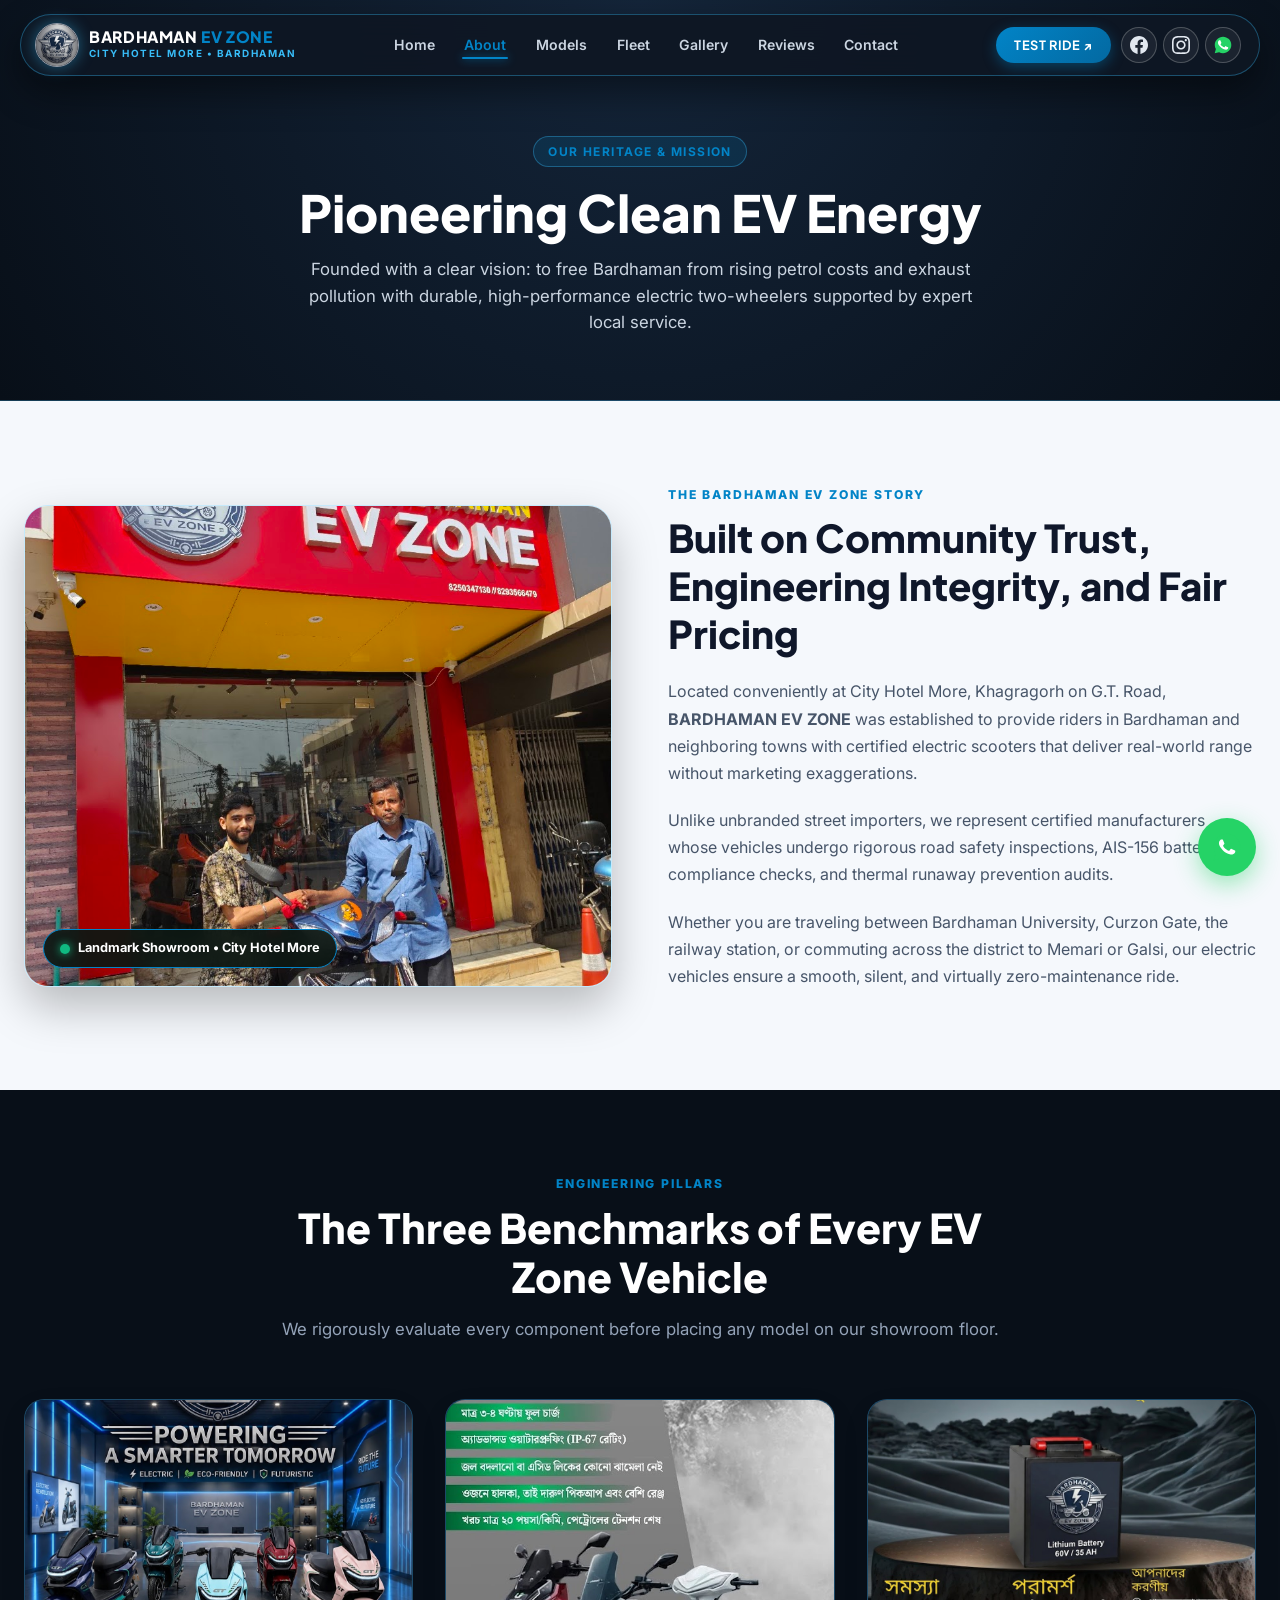
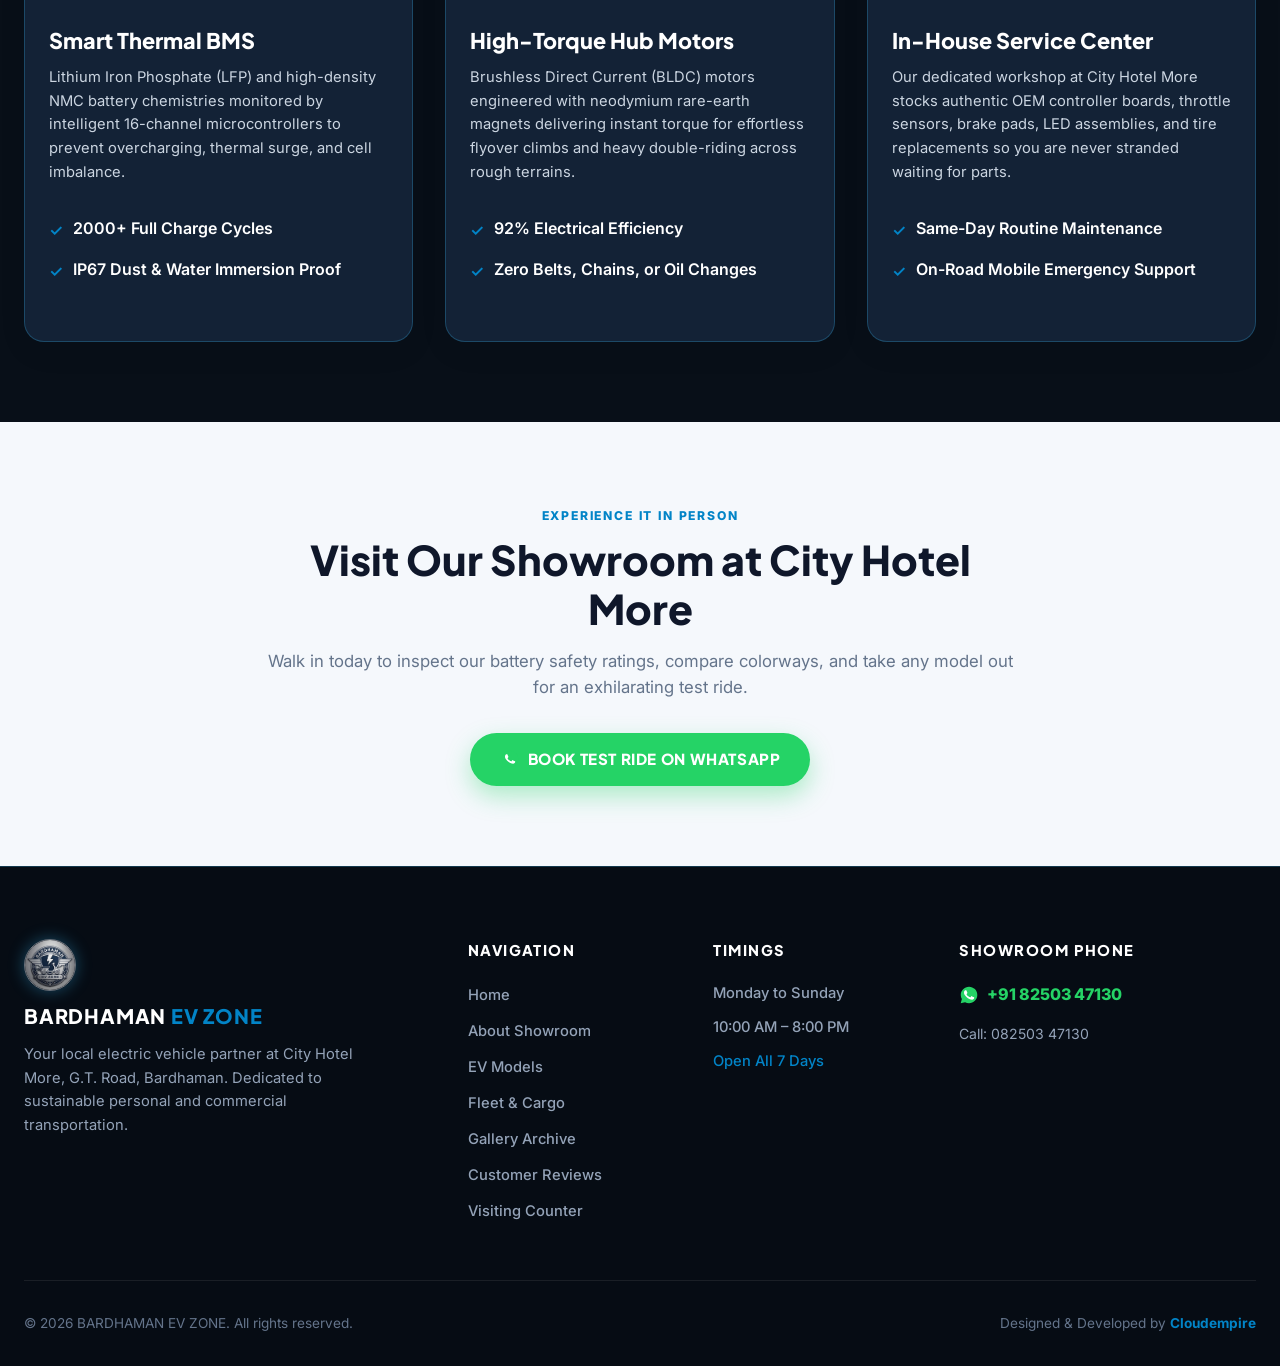
==== commit 4f383f7e: "Update official logo badge, midnight navy & titanium color palette, official WhatsApp SVGs, and Gemi" ====
--- a/about.html
+++ b/about.html
@@ -22,12 +22,7 @@
   <header class="site-header">
     <div class="header-inner">
       <a href="index.html" class="brand-link" aria-label="BARDHAMAN EV ZONE Home">
-        <div class="brand-emblem">
-          <svg viewBox="0 0 100 100" fill="none">
-            <path d="M54 18 L34 52 L50 52 L44 82 L70 46 L52 46 Z" fill="#10b981" />
-            <circle cx="50" cy="88" r="4" fill="#06b6d4" />
-          </svg>
-        </div>
+        <img src="assets/images/logo.png" alt="BARDHAMAN EV ZONE Emblem" class="brand-logo-img">
         <div class="brand-info">
           <div class="brand-name">BARDHAMAN <span>EV ZONE</span></div>
           <div class="brand-sub">CITY HOTEL MORE • BARDHAMAN</div>
@@ -60,10 +55,10 @@
             </svg>
           </a>
           <a href="https://wa.me/918250347130?text=Namaste%20Bardhaman%20EV%20Zone!%20I%20am%20reading%20about%20your%20showroom." target="_blank" rel="noopener noreferrer" class="btn-social-circle btn-social-wa" aria-label="WhatsApp">
-            <svg class="wa-icon" viewBox="0 0 24 24" width="18" height="18" fill="currentColor">
-              <path d="M12.031 6.172c-3.181 0-5.767 2.586-5.768 5.766-.001 1.298.38 2.27 1.019 3.287l-.582 2.128 2.182-.573c.978.58 1.911.928 3.145.929 3.178 0 5.767-2.587 5.768-5.766.001-3.187-2.575-5.77-5.764-5.771zm3.392 8.244c-.144.405-.837.774-1.17.824-.312.045-.698.074-2.124-.515-1.503-.62-2.476-2.138-2.551-2.238-.075-.1-1.22-1.624-1.22-3.097 0-1.474.773-2.199 1.05-2.499.276-.3.6-.375.801-.375.2 0 .401.002.576.01.188.01.439-.071.687.525.263.63.899 2.196.978 2.355.079.16.132.348.026.561-.106.213-.16.347-.318.533-.158.187-.333.418-.476.561-.16.16-.327.334-.141.653.187.319.832 1.368 1.782 2.215 1.222 1.089 2.25 1.427 2.568 1.587.319.16.505.134.692-.08.187-.214.798-.933 1.011-1.253.213-.32.427-.267.719-.16.293.107 1.854.874 2.173 1.034.319.16.532.24.612.373.08.134.08.775-.064 1.18z"/>
-              <path d="M12.004 2c-5.518 0-9.996 4.478-9.996 9.996 0 1.763.459 3.486 1.332 5.006L2 22l5.127-1.345c1.472.802 3.129 1.226 4.877 1.226 5.518 0 9.996-4.478 9.996-9.996 0-5.518-4.478-9.996-9.996-9.996zm0 18.232c-1.572 0-3.111-.423-4.453-1.223l-.32-.19-3.308.868.883-3.224-.208-.332C3.766 14.77 3.3 13.125 3.3 11.435c0-4.8 3.905-8.705 8.704-8.705 4.8 0 8.705 3.905 8.705 8.705 0 4.8-3.905 8.704-8.705 8.704z"/>
-            </svg>
+            <svg class="wa-icon" viewBox="0 0 24 24" width="20" height="20" fill="none">
+  <path fill="#25D366" d="M12.04 2C6.58 2 2.13 6.45 2.13 11.91C2.13 13.66 2.59 15.36 3.45 16.86L2.05 22L7.3 20.62C8.75 21.41 10.38 21.83 12.04 21.83C17.5 21.83 21.95 17.38 21.95 11.92C21.95 9.27 20.92 6.78 19.05 4.91C17.18 3.04 14.69 2 12.04 2Z"/>
+  <path fill="#FFFFFF" d="M17.51 14.38C17.21 14.23 15.74 13.51 15.46 13.41C15.19 13.31 14.99 13.26 14.79 13.56C14.59 13.86 14.02 14.53 13.84 14.73C13.67 14.93 13.49 14.96 13.19 14.81C12.89 14.66 11.93 14.35 10.79 13.33C9.9 12.54 9.3 11.56 9.13 11.26C8.95 10.96 9.11 10.8 9.26 10.65C9.39 10.52 9.56 10.29 9.71 10.12C9.86 9.94 9.91 9.82 10.01 9.62C10.11 9.42 10.06 9.24 9.98 9.09C9.91 8.94 9.31 7.47 9.06 6.87C8.82 6.29 8.57 6.37 8.39 6.36C8.22 6.35 8.02 6.35 7.82 6.35C7.62 6.35 7.3 6.42 7.03 6.72C6.75 7.02 5.98 7.74 5.98 9.22C5.98 10.7 7.06 12.13 7.21 12.33C7.36 12.53 9.33 15.57 12.35 16.87C13.07 17.18 13.63 17.37 14.07 17.51C14.79 17.74 15.45 17.71 15.97 17.63C16.55 17.54 17.76 16.89 18.01 16.19C18.26 15.49 18.26 14.89 18.19 14.76C18.11 14.63 17.91 14.53 17.61 14.38H17.51Z"/>
+</svg>
           </a>
         </div>
         <button class="mobile-nav-toggle" aria-label="Toggle navigation drawer" aria-expanded="false">
@@ -180,10 +175,10 @@
     </div>
     <div class="reveal">
       <a href="contact.html" class="btn-hero-primary" style="display: inline-flex;">
-        <svg class="wa-icon" viewBox="0 0 24 24" width="22" height="22" fill="currentColor">
-          <path d="M12.031 6.172c-3.181 0-5.767 2.586-5.768 5.766-.001 1.298.38 2.27 1.019 3.287l-.582 2.128 2.182-.573c.978.58 1.911.928 3.145.929 3.178 0 5.767-2.587 5.768-5.766.001-3.187-2.575-5.77-5.764-5.771zm3.392 8.244c-.144.405-.837.774-1.17.824-.312.045-.698.074-2.124-.515-1.503-.62-2.476-2.138-2.551-2.238-.075-.1-1.22-1.624-1.22-3.097 0-1.474.773-2.199 1.05-2.499.276-.3.6-.375.801-.375.2 0 .401.002.576.01.188.01.439-.071.687.525.263.63.899 2.196.978 2.355.079.16.132.348.026.561-.106.213-.16.347-.318.533-.158.187-.333.418-.476.561-.16.16-.327.334-.141.653.187.319.832 1.368 1.782 2.215 1.222 1.089 2.25 1.427 2.568 1.587.319.16.505.134.692-.08.187-.214.798-.933 1.011-1.253.213-.32.427-.267.719-.16.293.107 1.854.874 2.173 1.034.319.16.532.24.612.373.08.134.08.775-.064 1.18z"/>
-          <path d="M12.004 2c-5.518 0-9.996 4.478-9.996 9.996 0 1.763.459 3.486 1.332 5.006L2 22l5.127-1.345c1.472.802 3.129 1.226 4.877 1.226 5.518 0 9.996-4.478 9.996-9.996 0-5.518-4.478-9.996-9.996-9.996zm0 18.232c-1.572 0-3.111-.423-4.453-1.223l-.32-.19-3.308.868.883-3.224-.208-.332C3.766 14.77 3.3 13.125 3.3 11.435c0-4.8 3.905-8.705 8.704-8.705 4.8 0 8.705 3.905 8.705 8.705 0 4.8-3.905 8.704-8.705 8.704z"/>
-        </svg>
+        <svg class="wa-icon" viewBox="0 0 24 24" width="20" height="20" fill="none">
+  <path fill="#25D366" d="M12.04 2C6.58 2 2.13 6.45 2.13 11.91C2.13 13.66 2.59 15.36 3.45 16.86L2.05 22L7.3 20.62C8.75 21.41 10.38 21.83 12.04 21.83C17.5 21.83 21.95 17.38 21.95 11.92C21.95 9.27 20.92 6.78 19.05 4.91C17.18 3.04 14.69 2 12.04 2Z"/>
+  <path fill="#FFFFFF" d="M17.51 14.38C17.21 14.23 15.74 13.51 15.46 13.41C15.19 13.31 14.99 13.26 14.79 13.56C14.59 13.86 14.02 14.53 13.84 14.73C13.67 14.93 13.49 14.96 13.19 14.81C12.89 14.66 11.93 14.35 10.79 13.33C9.9 12.54 9.3 11.56 9.13 11.26C8.95 10.96 9.11 10.8 9.26 10.65C9.39 10.52 9.56 10.29 9.71 10.12C9.86 9.94 9.91 9.82 10.01 9.62C10.11 9.42 10.06 9.24 9.98 9.09C9.91 8.94 9.31 7.47 9.06 6.87C8.82 6.29 8.57 6.37 8.39 6.36C8.22 6.35 8.02 6.35 7.82 6.35C7.62 6.35 7.3 6.42 7.03 6.72C6.75 7.02 5.98 7.74 5.98 9.22C5.98 10.7 7.06 12.13 7.21 12.33C7.36 12.53 9.33 15.57 12.35 16.87C13.07 17.18 13.63 17.37 14.07 17.51C14.79 17.74 15.45 17.71 15.97 17.63C16.55 17.54 17.76 16.89 18.01 16.19C18.26 15.49 18.26 14.89 18.19 14.76C18.11 14.63 17.91 14.53 17.61 14.38H17.51Z"/>
+</svg>
         BOOK TEST RIDE ON WHATSAPP
       </a>
     </div>
@@ -191,16 +186,17 @@
 
   <!-- Floating WhatsApp Button -->
   <a href="https://wa.me/918250347130?text=Namaste%20Bardhaman%20EV%20Zone!%20I%20would%20like%20to%20visit%20your%20workshop." class="floating-wa-btn" aria-label="Chat on WhatsApp" target="_blank" rel="noopener noreferrer">
-    <svg class="wa-icon" viewBox="0 0 24 24" width="32" height="32" fill="currentColor">
-      <path d="M12.031 6.172c-3.181 0-5.767 2.586-5.768 5.766-.001 1.298.38 2.27 1.019 3.287l-.582 2.128 2.182-.573c.978.58 1.911.928 3.145.929 3.178 0 5.767-2.587 5.768-5.766.001-3.187-2.575-5.77-5.764-5.771zm3.392 8.244c-.144.405-.837.774-1.17.824-.312.045-.698.074-2.124-.515-1.503-.62-2.476-2.138-2.551-2.238-.075-.1-1.22-1.624-1.22-3.097 0-1.474.773-2.199 1.05-2.499.276-.3.6-.375.801-.375.2 0 .401.002.576.01.188.01.439-.071.687.525.263.63.899 2.196.978 2.355.079.16.132.348.026.561-.106.213-.16.347-.318.533-.158.187-.333.418-.476.561-.16.16-.327.334-.141.653.187.319.832 1.368 1.782 2.215 1.222 1.089 2.25 1.427 2.568 1.587.319.16.505.134.692-.08.187-.214.798-.933 1.011-1.253.213-.32.427-.267.719-.16.293.107 1.854.874 2.173 1.034.319.16.532.24.612.373.08.134.08.775-.064 1.18z"/>
-      <path d="M12.004 2c-5.518 0-9.996 4.478-9.996 9.996 0 1.763.459 3.486 1.332 5.006L2 22l5.127-1.345c1.472.802 3.129 1.226 4.877 1.226 5.518 0 9.996-4.478 9.996-9.996 0-5.518-4.478-9.996-9.996-9.996zm0 18.232c-1.572 0-3.111-.423-4.453-1.223l-.32-.19-3.308.868.883-3.224-.208-.332C3.766 14.77 3.3 13.125 3.3 11.435c0-4.8 3.905-8.705 8.704-8.705 4.8 0 8.705 3.905 8.705 8.705 0 4.8-3.905 8.704-8.705 8.704z"/>
-    </svg>
+    <svg viewBox="0 0 24 24" width="34" height="34" fill="none">
+  <path fill="#25D366" d="M12.04 2C6.58 2 2.13 6.45 2.13 11.91C2.13 13.66 2.59 15.36 3.45 16.86L2.05 22L7.3 20.62C8.75 21.41 10.38 21.83 12.04 21.83C17.5 21.83 21.95 17.38 21.95 11.92C21.95 9.27 20.92 6.78 19.05 4.91C17.18 3.04 14.69 2 12.04 2Z"/>
+  <path fill="#FFFFFF" d="M17.51 14.38C17.21 14.23 15.74 13.51 15.46 13.41C15.19 13.31 14.99 13.26 14.79 13.56C14.59 13.86 14.02 14.53 13.84 14.73C13.67 14.93 13.49 14.96 13.19 14.81C12.89 14.66 11.93 14.35 10.79 13.33C9.9 12.54 9.3 11.56 9.13 11.26C8.95 10.96 9.11 10.8 9.26 10.65C9.39 10.52 9.56 10.29 9.71 10.12C9.86 9.94 9.91 9.82 10.01 9.62C10.11 9.42 10.06 9.24 9.98 9.09C9.91 8.94 9.31 7.47 9.06 6.87C8.82 6.29 8.57 6.37 8.39 6.36C8.22 6.35 8.02 6.35 7.82 6.35C7.62 6.35 7.3 6.42 7.03 6.72C6.75 7.02 5.98 7.74 5.98 9.22C5.98 10.7 7.06 12.13 7.21 12.33C7.36 12.53 9.33 15.57 12.35 16.87C13.07 17.18 13.63 17.37 14.07 17.51C14.79 17.74 15.45 17.71 15.97 17.63C16.55 17.54 17.76 16.89 18.01 16.19C18.26 15.49 18.26 14.89 18.19 14.76C18.11 14.63 17.91 14.53 17.61 14.38H17.51Z"/>
+</svg>
   </a>
 
   <!-- Footer -->
   <footer class="site-footer">
     <div class="footer-top">
       <div class="footer-brand">
+        <img src="assets/images/logo.png" alt="BARDHAMAN EV ZONE Logo" class="footer-logo-img">
         <div class="brand-name" style="font-size: 1.25rem;">BARDHAMAN <span style="color: var(--color-primary);">EV ZONE</span></div>
         <p>Your local electric vehicle partner at City Hotel More, G.T. Road, Bardhaman. Dedicated to sustainable personal and commercial transportation.</p>
       </div>
@@ -228,10 +224,10 @@
         <div class="footer-col-title">Showroom Phone</div>
         <p style="margin-bottom: 0.5rem;">
           <a href="https://wa.me/918250347130" class="phone-wa-link">
-            <svg class="wa-icon" viewBox="0 0 24 24" width="18" height="18" fill="currentColor">
-              <path d="M12.031 6.172c-3.181 0-5.767 2.586-5.768 5.766-.001 1.298.38 2.27 1.019 3.287l-.582 2.128 2.182-.573c.978.58 1.911.928 3.145.929 3.178 0 5.767-2.587 5.768-5.766.001-3.187-2.575-5.77-5.764-5.771zm3.392 8.244c-.144.405-.837.774-1.17.824-.312.045-.698.074-2.124-.515-1.503-.62-2.476-2.138-2.551-2.238-.075-.1-1.22-1.624-1.22-3.097 0-1.474.773-2.199 1.05-2.499.276-.3.6-.375.801-.375.2 0 .401.002.576.01.188.01.439-.071.687.525.263.63.899 2.196.978 2.355.079.16.132.348.026.561-.106.213-.16.347-.318.533-.158.187-.333.418-.476.561-.16.16-.327.334-.141.653.187.319.832 1.368 1.782 2.215 1.222 1.089 2.25 1.427 2.568 1.587.319.16.505.134.692-.08.187-.214.798-.933 1.011-1.253.213-.32.427-.267.719-.16.293.107 1.854.874 2.173 1.034.319.16.532.24.612.373.08.134.08.775-.064 1.18z"/>
-              <path d="M12.004 2c-5.518 0-9.996 4.478-9.996 9.996 0 1.763.459 3.486 1.332 5.006L2 22l5.127-1.345c1.472.802 3.129 1.226 4.877 1.226 5.518 0 9.996-4.478 9.996-9.996 0-5.518-4.478-9.996-9.996-9.996zm0 18.232c-1.572 0-3.111-.423-4.453-1.223l-.32-.19-3.308.868.883-3.224-.208-.332C3.766 14.77 3.3 13.125 3.3 11.435c0-4.8 3.905-8.705 8.704-8.705 4.8 0 8.705 3.905 8.705 8.705 0 4.8-3.905 8.704-8.705 8.704z"/>
-            </svg>
+            <svg class="wa-icon" viewBox="0 0 24 24" width="20" height="20" fill="none">
+  <path fill="#25D366" d="M12.04 2C6.58 2 2.13 6.45 2.13 11.91C2.13 13.66 2.59 15.36 3.45 16.86L2.05 22L7.3 20.62C8.75 21.41 10.38 21.83 12.04 21.83C17.5 21.83 21.95 17.38 21.95 11.92C21.95 9.27 20.92 6.78 19.05 4.91C17.18 3.04 14.69 2 12.04 2Z"/>
+  <path fill="#FFFFFF" d="M17.51 14.38C17.21 14.23 15.74 13.51 15.46 13.41C15.19 13.31 14.99 13.26 14.79 13.56C14.59 13.86 14.02 14.53 13.84 14.73C13.67 14.93 13.49 14.96 13.19 14.81C12.89 14.66 11.93 14.35 10.79 13.33C9.9 12.54 9.3 11.56 9.13 11.26C8.95 10.96 9.11 10.8 9.26 10.65C9.39 10.52 9.56 10.29 9.71 10.12C9.86 9.94 9.91 9.82 10.01 9.62C10.11 9.42 10.06 9.24 9.98 9.09C9.91 8.94 9.31 7.47 9.06 6.87C8.82 6.29 8.57 6.37 8.39 6.36C8.22 6.35 8.02 6.35 7.82 6.35C7.62 6.35 7.3 6.42 7.03 6.72C6.75 7.02 5.98 7.74 5.98 9.22C5.98 10.7 7.06 12.13 7.21 12.33C7.36 12.53 9.33 15.57 12.35 16.87C13.07 17.18 13.63 17.37 14.07 17.51C14.79 17.74 15.45 17.71 15.97 17.63C16.55 17.54 17.76 16.89 18.01 16.19C18.26 15.49 18.26 14.89 18.19 14.76C18.11 14.63 17.91 14.53 17.61 14.38H17.51Z"/>
+</svg>
             +91 82503 47130
           </a>
         </p>
--- a/assets/css/style.css
+++ b/assets/css/style.css
@@ -1,44 +1,46 @@
 /* ==========================================================================
    BARDHAMAN EV ZONE - Official Stylesheet
    Design System: TheDivine Floating Dark Glassmorphic Pill
-   Theme: High-Tech Carbon Graphite & Cyber Emerald Neon
+   Theme: Deep Metallic Navy, Brushed Titanium Silver & Electric Cyan (Official Badge Palette)
    ========================================================================== */
 
 :root {
-  --color-bg-dark: #08110e;
-  --color-surface-dark: #0c1713;
-  --color-surface-card: #11201b;
-  --color-surface-elevated: #162923;
-  --color-bg-light: #f6faf8;
+  --color-bg-dark: #080f18;
+  --color-surface-dark: #0e1724;
+  --color-surface-card: #132236;
+  --color-surface-elevated: #1a2d46;
+  --color-bg-light: #f5f8fc;
   --color-surface-light: #ffffff;
   
-  --color-primary: #10b981;
-  --color-primary-glow: rgba(16, 185, 129, 0.35);
-  --color-primary-dark: #059669;
-  
-  --color-cyan: #06b6d4;
-  --color-cyan-glow: rgba(6, 182, 212, 0.3);
+  --color-primary: #0284c7; /* Electric Cyan-Blue */
+  --color-silver: #cbd5e1;
+  --color-silver-light: #f8fafc;
+  --color-primary-glow: rgba(2, 132, 199, 0.4);
+  --color-primary-dark: #0369a1;
+  
+  --color-cyan: #38bdf8;
+  --color-cyan-glow: rgba(56, 189, 248, 0.35);
   
   --color-text-main: #0f172a;
   --color-text-muted: #64748b;
   --color-text-white: #ffffff;
   --color-text-dim: #94a3b8;
   
-  --color-border-dark: rgba(16, 185, 129, 0.22);
-  --color-border-light: rgba(16, 185, 129, 0.15);
-  
-  --pill-bg-header: rgba(12, 23, 19, 0.94);
-  --pill-border-header: rgba(16, 185, 129, 0.38);
-  
-  --pill-bg-filter: rgba(14, 28, 23, 0.96);
-  --pill-border-filter: rgba(16, 185, 129, 0.35);
+  --color-border-dark: rgba(56, 189, 248, 0.25);
+  --color-border-light: rgba(2, 132, 199, 0.18);
+  
+  --pill-bg-header: rgba(14, 23, 36, 0.94);
+  --pill-border-header: rgba(56, 189, 248, 0.35);
+  
+  --pill-bg-filter: rgba(16, 26, 40, 0.96);
+  --pill-border-filter: rgba(56, 189, 248, 0.35);
   
   --font-heading: 'Plus Jakarta Sans', 'Inter', -apple-system, BlinkMacSystemFont, sans-serif;
   --font-body: 'Inter', -apple-system, BlinkMacSystemFont, 'Segoe UI', Roboto, sans-serif;
   
   --transition-smooth: all 0.3s cubic-bezier(0.16, 1, 0.3, 1);
   --shadow-elevated: 0 20px 45px rgba(0, 0, 0, 0.25);
-  --shadow-neon: 0 0 25px rgba(16, 185, 129, 0.25);
+  --shadow-neon: 0 0 25px rgba(56, 189, 248, 0.3);
 }
 
 /* --------------------------------------------------------------------------
@@ -129,7 +131,7 @@
   width: 40px;
   height: 40px;
   border-radius: 50%;
-  background: rgba(16, 185, 129, 0.15);
+  background: rgba(2, 132, 199, 0.15);
   border: 1.5px solid var(--color-primary);
   display: flex;
   align-items: center;
@@ -219,7 +221,7 @@
   display: inline-flex;
   align-items: center;
   gap: 6px;
-  background: linear-gradient(135deg, #10b981 0%, #059669 100%);
+  background: linear-gradient(135deg, #0284c7 0%, #0369a1 100%);
   color: #ffffff !important;
   font-family: var(--font-heading);
   font-size: 0.8rem;
@@ -236,7 +238,7 @@
 .btn-cta-pill:hover {
   transform: translateY(-2px);
   box-shadow: 0 6px 20px rgba(16, 185, 129, 0.5);
-  background: linear-gradient(135deg, #34d399 0%, #10b981 100%);
+  background: linear-gradient(135deg, #38bdf8 0%, #0284c7 100%);
 }
 
 /* Circular Social Buttons */
@@ -335,7 +337,7 @@
   }
   
   .nav-link.active {
-    background: rgba(16, 185, 129, 0.15);
+    background: rgba(2, 132, 199, 0.15);
     border-color: var(--color-primary);
   }
   
@@ -409,7 +411,7 @@
   align-items: center;
   gap: 8px;
   padding: 6px 16px;
-  background: rgba(16, 185, 129, 0.18);
+  background: rgba(56, 189, 248, 0.2);
   border: 1px solid rgba(16, 185, 129, 0.45);
   border-radius: 9999px;
   color: #34d399;
@@ -438,7 +440,7 @@
 }
 
 .hero-title span.text-gradient {
-  background: linear-gradient(135deg, #10b981 0%, #06b6d4 100%);
+  background: linear-gradient(135deg, #f8fafc 0%, #38bdf8 50%, #0284c7 100%);
   -webkit-background-clip: text;
   -webkit-text-fill-color: transparent;
 }
@@ -550,7 +552,7 @@
    Subpage Banners (Header Shell)
    -------------------------------------------------------------------------- */
 .subpage-banner {
-  background: radial-gradient(circle at 50% 0%, #153227 0%, var(--color-bg-dark) 100%);
+  background: radial-gradient(circle at 50% 0%, #14253a 0%, var(--color-bg-dark) 100%);
   padding: 8.5rem 1.5rem 4rem;
   text-align: center;
   position: relative;
@@ -562,8 +564,8 @@
   align-items: center;
   gap: 6px;
   padding: 5px 14px;
-  background: rgba(16, 185, 129, 0.15);
-  border: 1px solid rgba(16, 185, 129, 0.35);
+  background: rgba(2, 132, 199, 0.15);
+  border: 1px solid rgba(56, 189, 248, 0.35);
   border-radius: 100px;
   color: var(--color-primary);
   font-size: 0.75rem;
@@ -719,7 +721,7 @@
   border-radius: 20px;
   overflow: hidden;
   box-shadow: 0 10px 30px rgba(0, 0, 0, 0.06);
-  border: 1px solid rgba(16, 185, 129, 0.15);
+  border: 1px solid rgba(2, 132, 199, 0.15);
   display: flex;
   flex-direction: column;
   transition: var(--transition-smooth);
@@ -727,7 +729,7 @@
 
 .portfolio-card:hover {
   transform: translateY(-8px);
-  box-shadow: 0 20px 40px rgba(16, 185, 129, 0.18);
+  box-shadow: 0 20px 40px rgba(56, 189, 248, 0.2);
   border-color: var(--color-primary);
 }
 
@@ -793,9 +795,9 @@
   font-weight: 600;
   padding: 4px 10px;
   border-radius: 6px;
-  background: rgba(16, 185, 129, 0.09);
+  background: rgba(2, 132, 199, 0.09);
   color: #065f46;
-  border: 1px solid rgba(16, 185, 129, 0.2);
+  border: 1px solid rgba(56, 189, 248, 0.25);
 }
 
 .card-desc {
@@ -872,7 +874,7 @@
   border-radius: 24px;
   padding: 2.5rem 2rem;
   box-shadow: 0 20px 45px rgba(0, 0, 0, 0.08);
-  border: 1px solid rgba(16, 185, 129, 0.2);
+  border: 1px solid rgba(56, 189, 248, 0.25);
 }
 
 .section-dark .inquiry-card-wrapper {
@@ -909,7 +911,7 @@
   display: block;
   width: 100%;
   padding: 0.85rem 1.15rem;
-  border: 1.5px solid rgba(16, 185, 129, 0.25);
+  border: 1.5px solid rgba(56, 189, 248, 0.28);
   border-radius: 12px;
   background: #ffffff;
   min-height: 48px;
@@ -926,7 +928,7 @@
 .section-dark textarea.form-control {
   background: #0b1612;
   color: #ffffff;
-  border-color: rgba(16, 185, 129, 0.35);
+  border-color: rgba(56, 189, 248, 0.35);
 }
 
 .form-control:focus,
@@ -1098,7 +1100,7 @@
   border-radius: 16px;
   overflow: hidden;
   box-shadow: 0 8px 24px rgba(0, 0, 0, 0.08);
-  border: 1px solid rgba(16, 185, 129, 0.15);
+  border: 1px solid rgba(2, 132, 199, 0.15);
 }
 
 .gallery-item img {
@@ -1144,7 +1146,7 @@
   border-radius: 20px;
   padding: 2rem;
   box-shadow: 0 10px 30px rgba(0, 0, 0, 0.06);
-  border: 1px solid rgba(16, 185, 129, 0.18);
+  border: 1px solid rgba(56, 189, 248, 0.2);
   display: flex;
   flex-direction: column;
   justify-content: space-between;
@@ -1179,7 +1181,7 @@
   display: flex;
   align-items: center;
   gap: 12px;
-  border-top: 1px solid rgba(16, 185, 129, 0.15);
+  border-top: 1px solid rgba(2, 132, 199, 0.15);
   padding-top: 1rem;
 }
 
@@ -1187,7 +1189,7 @@
   width: 42px;
   height: 42px;
   border-radius: 50%;
-  background: linear-gradient(135deg, #10b981 0%, #06b6d4 100%);
+  background: linear-gradient(135deg, #f8fafc 0%, #38bdf8 50%, #0284c7 100%);
   color: #ffffff;
   display: flex;
   align-items: center;
@@ -1232,7 +1234,7 @@
   border-radius: 24px;
   padding: 2.5rem;
   box-shadow: 0 20px 45px rgba(0, 0, 0, 0.08);
-  border: 1px solid rgba(16, 185, 129, 0.2);
+  border: 1px solid rgba(56, 189, 248, 0.25);
 }
 
 .section-dark .contact-info-card {
@@ -1334,7 +1336,7 @@
    Footer Navigation & Legal Attribution (Section 6 & 156)
    -------------------------------------------------------------------------- */
 .site-footer {
-  background: #050d0a;
+  background: #060c14;
   color: #cbd5e1;
   padding: 4.5rem 1.5rem 2rem;
   border-top: 1px solid var(--color-border-dark);
@@ -1446,3 +1448,31 @@
     scroll-behavior: auto !important;
   }
 }
+
+
+/* Brand Logo Image in Header & Footer */
+.brand-logo-img {
+  width: 44px;
+  height: 44px;
+  border-radius: 50%;
+  object-fit: cover;
+  box-shadow: 0 0 16px rgba(56, 189, 248, 0.45);
+  border: 1.5px solid rgba(203, 213, 225, 0.7);
+  flex-shrink: 0;
+  transition: var(--transition-smooth);
+}
+
+.brand-logo-img:hover {
+  transform: scale(1.06) rotate(4deg);
+  box-shadow: 0 0 22px rgba(56, 189, 248, 0.65);
+}
+
+.footer-logo-img {
+  width: 52px;
+  height: 52px;
+  border-radius: 50%;
+  object-fit: cover;
+  box-shadow: 0 0 16px rgba(56, 189, 248, 0.35);
+  border: 1.5px solid rgba(203, 213, 225, 0.5);
+  margin-bottom: 0.85rem;
+}
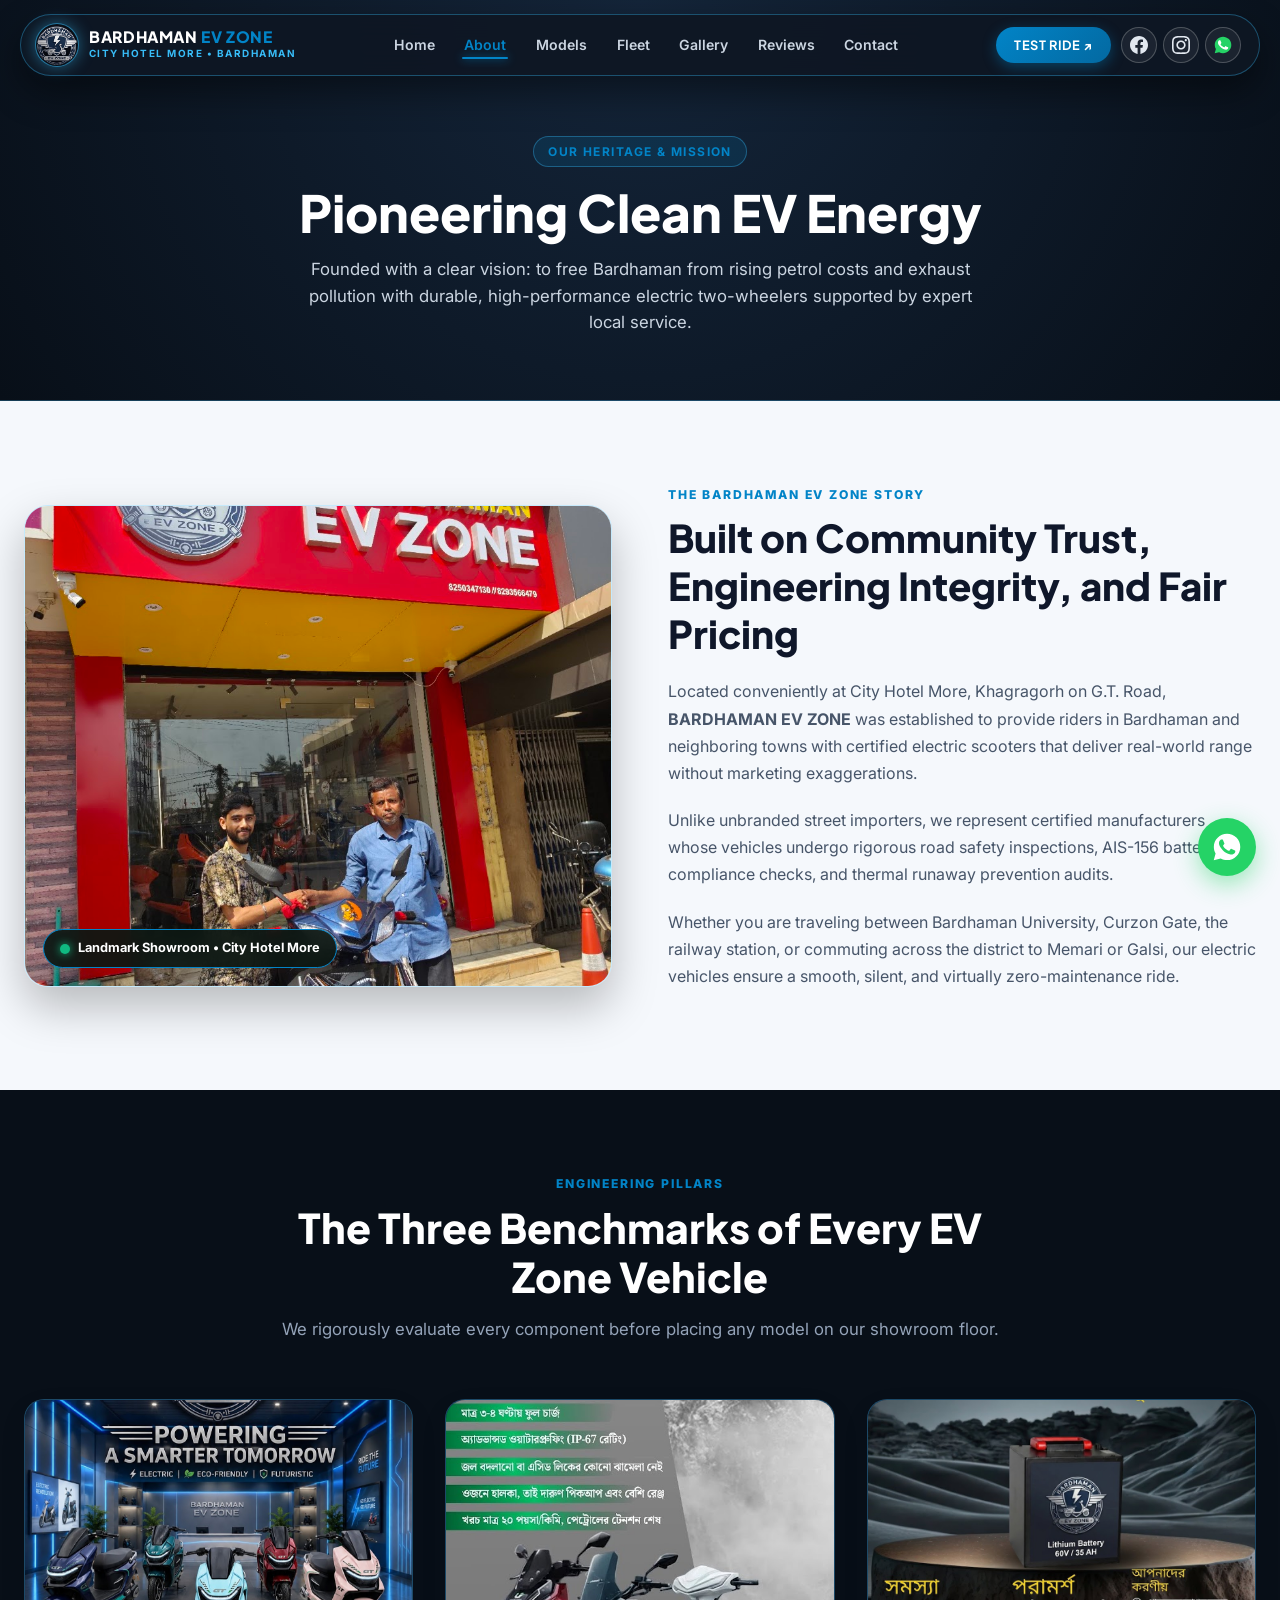
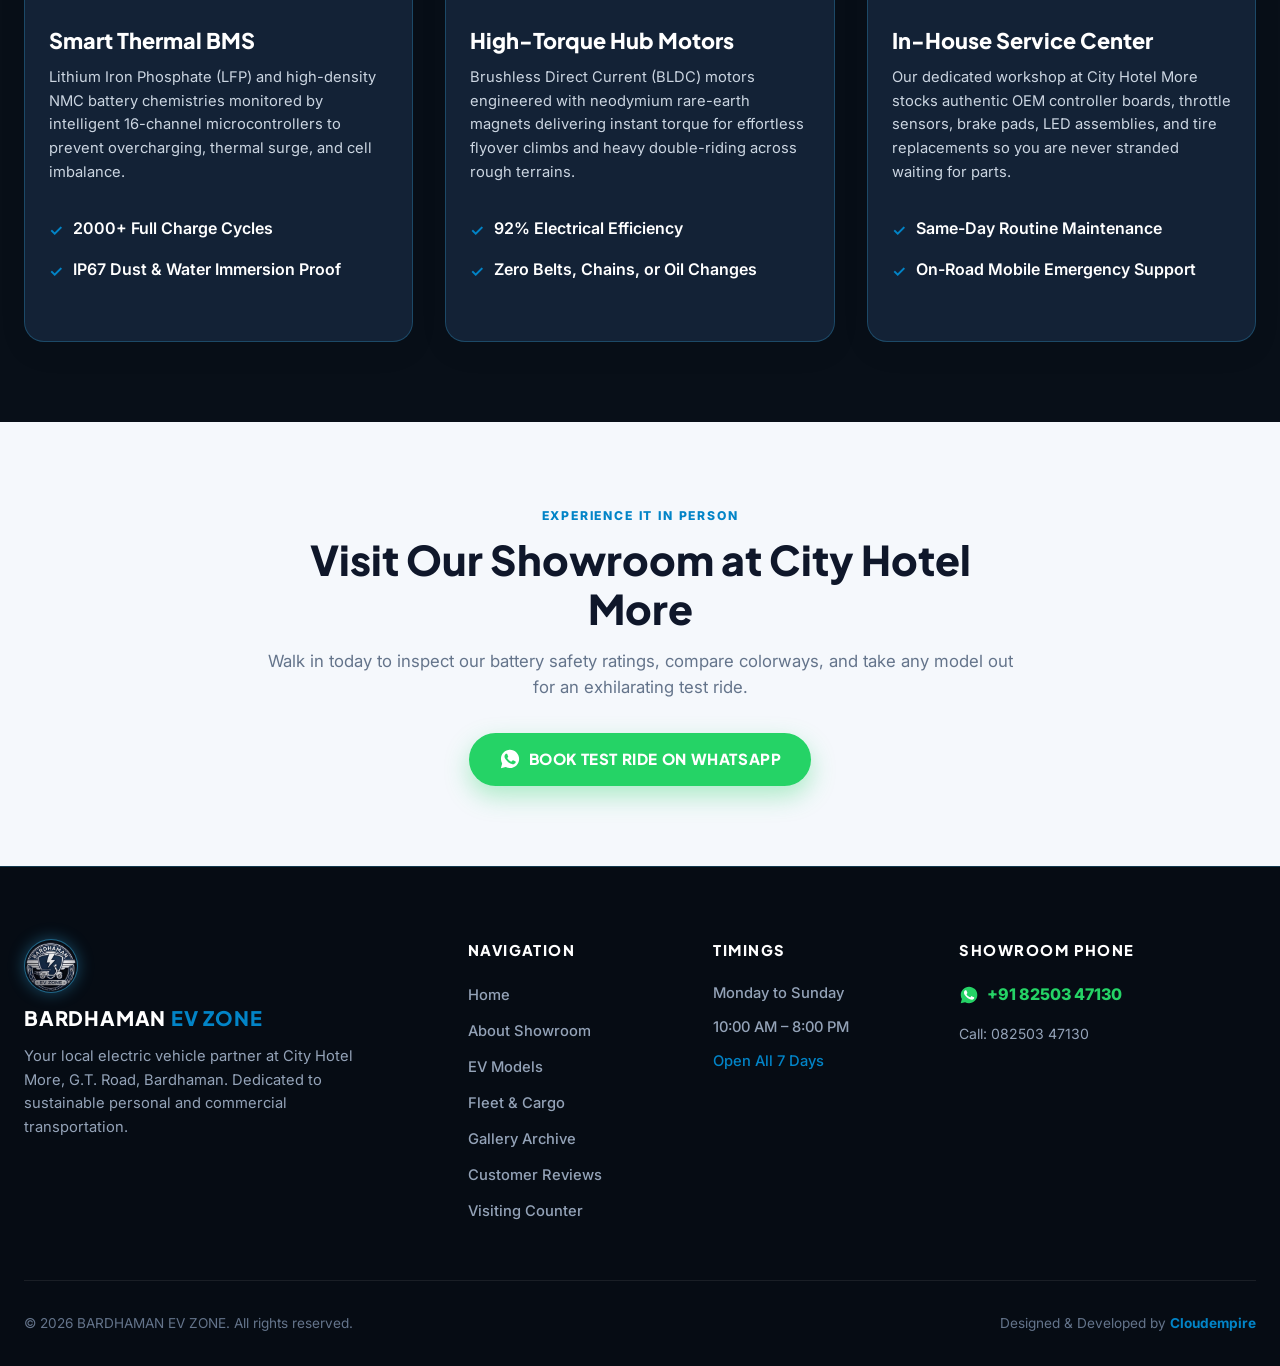
==== commit 09badced: "Fix distorted logo with clean circular emblem, update multi-size favicons, and fix WhatsApp icon con" ====
--- a/about.html
+++ b/about.html
@@ -175,9 +175,9 @@
     </div>
     <div class="reveal">
       <a href="contact.html" class="btn-hero-primary" style="display: inline-flex;">
-        <svg class="wa-icon" viewBox="0 0 24 24" width="20" height="20" fill="none">
-  <path fill="#25D366" d="M12.04 2C6.58 2 2.13 6.45 2.13 11.91C2.13 13.66 2.59 15.36 3.45 16.86L2.05 22L7.3 20.62C8.75 21.41 10.38 21.83 12.04 21.83C17.5 21.83 21.95 17.38 21.95 11.92C21.95 9.27 20.92 6.78 19.05 4.91C17.18 3.04 14.69 2 12.04 2Z"/>
-  <path fill="#FFFFFF" d="M17.51 14.38C17.21 14.23 15.74 13.51 15.46 13.41C15.19 13.31 14.99 13.26 14.79 13.56C14.59 13.86 14.02 14.53 13.84 14.73C13.67 14.93 13.49 14.96 13.19 14.81C12.89 14.66 11.93 14.35 10.79 13.33C9.9 12.54 9.3 11.56 9.13 11.26C8.95 10.96 9.11 10.8 9.26 10.65C9.39 10.52 9.56 10.29 9.71 10.12C9.86 9.94 9.91 9.82 10.01 9.62C10.11 9.42 10.06 9.24 9.98 9.09C9.91 8.94 9.31 7.47 9.06 6.87C8.82 6.29 8.57 6.37 8.39 6.36C8.22 6.35 8.02 6.35 7.82 6.35C7.62 6.35 7.3 6.42 7.03 6.72C6.75 7.02 5.98 7.74 5.98 9.22C5.98 10.7 7.06 12.13 7.21 12.33C7.36 12.53 9.33 15.57 12.35 16.87C13.07 17.18 13.63 17.37 14.07 17.51C14.79 17.74 15.45 17.71 15.97 17.63C16.55 17.54 17.76 16.89 18.01 16.19C18.26 15.49 18.26 14.89 18.19 14.76C18.11 14.63 17.91 14.53 17.61 14.38H17.51Z"/>
+          <svg class="wa-icon" viewBox="0 0 24 24" width="22" height="22" fill="none">
+  <path fill="#FFFFFF" d="M12.04 2C6.58 2 2.13 6.45 2.13 11.91C2.13 13.66 2.59 15.36 3.45 16.86L2.05 22L7.3 20.62C8.75 21.41 10.38 21.83 12.04 21.83C17.5 21.83 21.95 17.38 21.95 11.92C21.95 9.27 20.92 6.78 19.05 4.91C17.18 3.04 14.69 2 12.04 2Z"/>
+  <path fill="#25D366" d="M17.51 14.38C17.21 14.23 15.74 13.51 15.46 13.41C15.19 13.31 14.99 13.26 14.79 13.56C14.59 13.86 14.02 14.53 13.84 14.73C13.67 14.93 13.49 14.96 13.19 14.81C12.89 14.66 11.93 14.35 10.79 13.33C9.9 12.54 9.3 11.56 9.13 11.26C8.95 10.96 9.11 10.8 9.26 10.65C9.39 10.52 9.56 10.29 9.71 10.12C9.86 9.94 9.91 9.82 10.01 9.62C10.11 9.42 10.06 9.24 9.98 9.09C9.91 8.94 9.31 7.47 9.06 6.87C8.82 6.29 8.57 6.37 8.39 6.36C8.22 6.35 8.02 6.35 7.82 6.35C7.62 6.35 7.3 6.42 7.03 6.72C6.75 7.02 5.98 7.74 5.98 9.22C5.98 10.7 7.06 12.13 7.21 12.33C7.36 12.53 9.33 15.57 12.35 16.87C13.07 17.18 13.63 17.37 14.07 17.51C14.79 17.74 15.45 17.71 15.97 17.63C16.55 17.54 17.76 16.89 18.01 16.19C18.26 15.49 18.26 14.89 18.19 14.76C18.11 14.63 17.91 14.53 17.61 14.38H17.51Z"/>
 </svg>
         BOOK TEST RIDE ON WHATSAPP
       </a>
@@ -187,8 +187,8 @@
   <!-- Floating WhatsApp Button -->
   <a href="https://wa.me/918250347130?text=Namaste%20Bardhaman%20EV%20Zone!%20I%20would%20like%20to%20visit%20your%20workshop." class="floating-wa-btn" aria-label="Chat on WhatsApp" target="_blank" rel="noopener noreferrer">
     <svg viewBox="0 0 24 24" width="34" height="34" fill="none">
-  <path fill="#25D366" d="M12.04 2C6.58 2 2.13 6.45 2.13 11.91C2.13 13.66 2.59 15.36 3.45 16.86L2.05 22L7.3 20.62C8.75 21.41 10.38 21.83 12.04 21.83C17.5 21.83 21.95 17.38 21.95 11.92C21.95 9.27 20.92 6.78 19.05 4.91C17.18 3.04 14.69 2 12.04 2Z"/>
-  <path fill="#FFFFFF" d="M17.51 14.38C17.21 14.23 15.74 13.51 15.46 13.41C15.19 13.31 14.99 13.26 14.79 13.56C14.59 13.86 14.02 14.53 13.84 14.73C13.67 14.93 13.49 14.96 13.19 14.81C12.89 14.66 11.93 14.35 10.79 13.33C9.9 12.54 9.3 11.56 9.13 11.26C8.95 10.96 9.11 10.8 9.26 10.65C9.39 10.52 9.56 10.29 9.71 10.12C9.86 9.94 9.91 9.82 10.01 9.62C10.11 9.42 10.06 9.24 9.98 9.09C9.91 8.94 9.31 7.47 9.06 6.87C8.82 6.29 8.57 6.37 8.39 6.36C8.22 6.35 8.02 6.35 7.82 6.35C7.62 6.35 7.3 6.42 7.03 6.72C6.75 7.02 5.98 7.74 5.98 9.22C5.98 10.7 7.06 12.13 7.21 12.33C7.36 12.53 9.33 15.57 12.35 16.87C13.07 17.18 13.63 17.37 14.07 17.51C14.79 17.74 15.45 17.71 15.97 17.63C16.55 17.54 17.76 16.89 18.01 16.19C18.26 15.49 18.26 14.89 18.19 14.76C18.11 14.63 17.91 14.53 17.61 14.38H17.51Z"/>
+  <path fill="#FFFFFF" d="M12.04 2C6.58 2 2.13 6.45 2.13 11.91C2.13 13.66 2.59 15.36 3.45 16.86L2.05 22L7.3 20.62C8.75 21.41 10.38 21.83 12.04 21.83C17.5 21.83 21.95 17.38 21.95 11.92C21.95 9.27 20.92 6.78 19.05 4.91C17.18 3.04 14.69 2 12.04 2Z"/>
+  <path fill="#25D366" d="M17.51 14.38C17.21 14.23 15.74 13.51 15.46 13.41C15.19 13.31 14.99 13.26 14.79 13.56C14.59 13.86 14.02 14.53 13.84 14.73C13.67 14.93 13.49 14.96 13.19 14.81C12.89 14.66 11.93 14.35 10.79 13.33C9.9 12.54 9.3 11.56 9.13 11.26C8.95 10.96 9.11 10.8 9.26 10.65C9.39 10.52 9.56 10.29 9.71 10.12C9.86 9.94 9.91 9.82 10.01 9.62C10.11 9.42 10.06 9.24 9.98 9.09C9.91 8.94 9.31 7.47 9.06 6.87C8.82 6.29 8.57 6.37 8.39 6.36C8.22 6.35 8.02 6.35 7.82 6.35C7.62 6.35 7.3 6.42 7.03 6.72C6.75 7.02 5.98 7.74 5.98 9.22C5.98 10.7 7.06 12.13 7.21 12.33C7.36 12.53 9.33 15.57 12.35 16.87C13.07 17.18 13.63 17.37 14.07 17.51C14.79 17.74 15.45 17.71 15.97 17.63C16.55 17.54 17.76 16.89 18.01 16.19C18.26 15.49 18.26 14.89 18.19 14.76C18.11 14.63 17.91 14.53 17.61 14.38H17.51Z"/>
 </svg>
   </a>
 
--- a/assets/css/style.css
+++ b/assets/css/style.css
@@ -1455,24 +1455,26 @@
   width: 44px;
   height: 44px;
   border-radius: 50%;
-  object-fit: cover;
+  object-fit: contain;
   box-shadow: 0 0 16px rgba(56, 189, 248, 0.45);
-  border: 1.5px solid rgba(203, 213, 225, 0.7);
+  border: 1.5px solid rgba(56, 189, 248, 0.6);
+  background: #080f18;
   flex-shrink: 0;
   transition: var(--transition-smooth);
 }
 
 .brand-logo-img:hover {
-  transform: scale(1.06) rotate(4deg);
-  box-shadow: 0 0 22px rgba(56, 189, 248, 0.65);
+  transform: scale(1.06) rotate(3deg);
+  box-shadow: 0 0 22px rgba(56, 189, 248, 0.75);
 }
 
 .footer-logo-img {
-  width: 52px;
-  height: 52px;
+  width: 54px;
+  height: 54px;
   border-radius: 50%;
-  object-fit: cover;
+  object-fit: contain;
   box-shadow: 0 0 16px rgba(56, 189, 248, 0.35);
-  border: 1.5px solid rgba(203, 213, 225, 0.5);
+  border: 1.5px solid rgba(56, 189, 248, 0.5);
+  background: #080f18;
   margin-bottom: 0.85rem;
 }
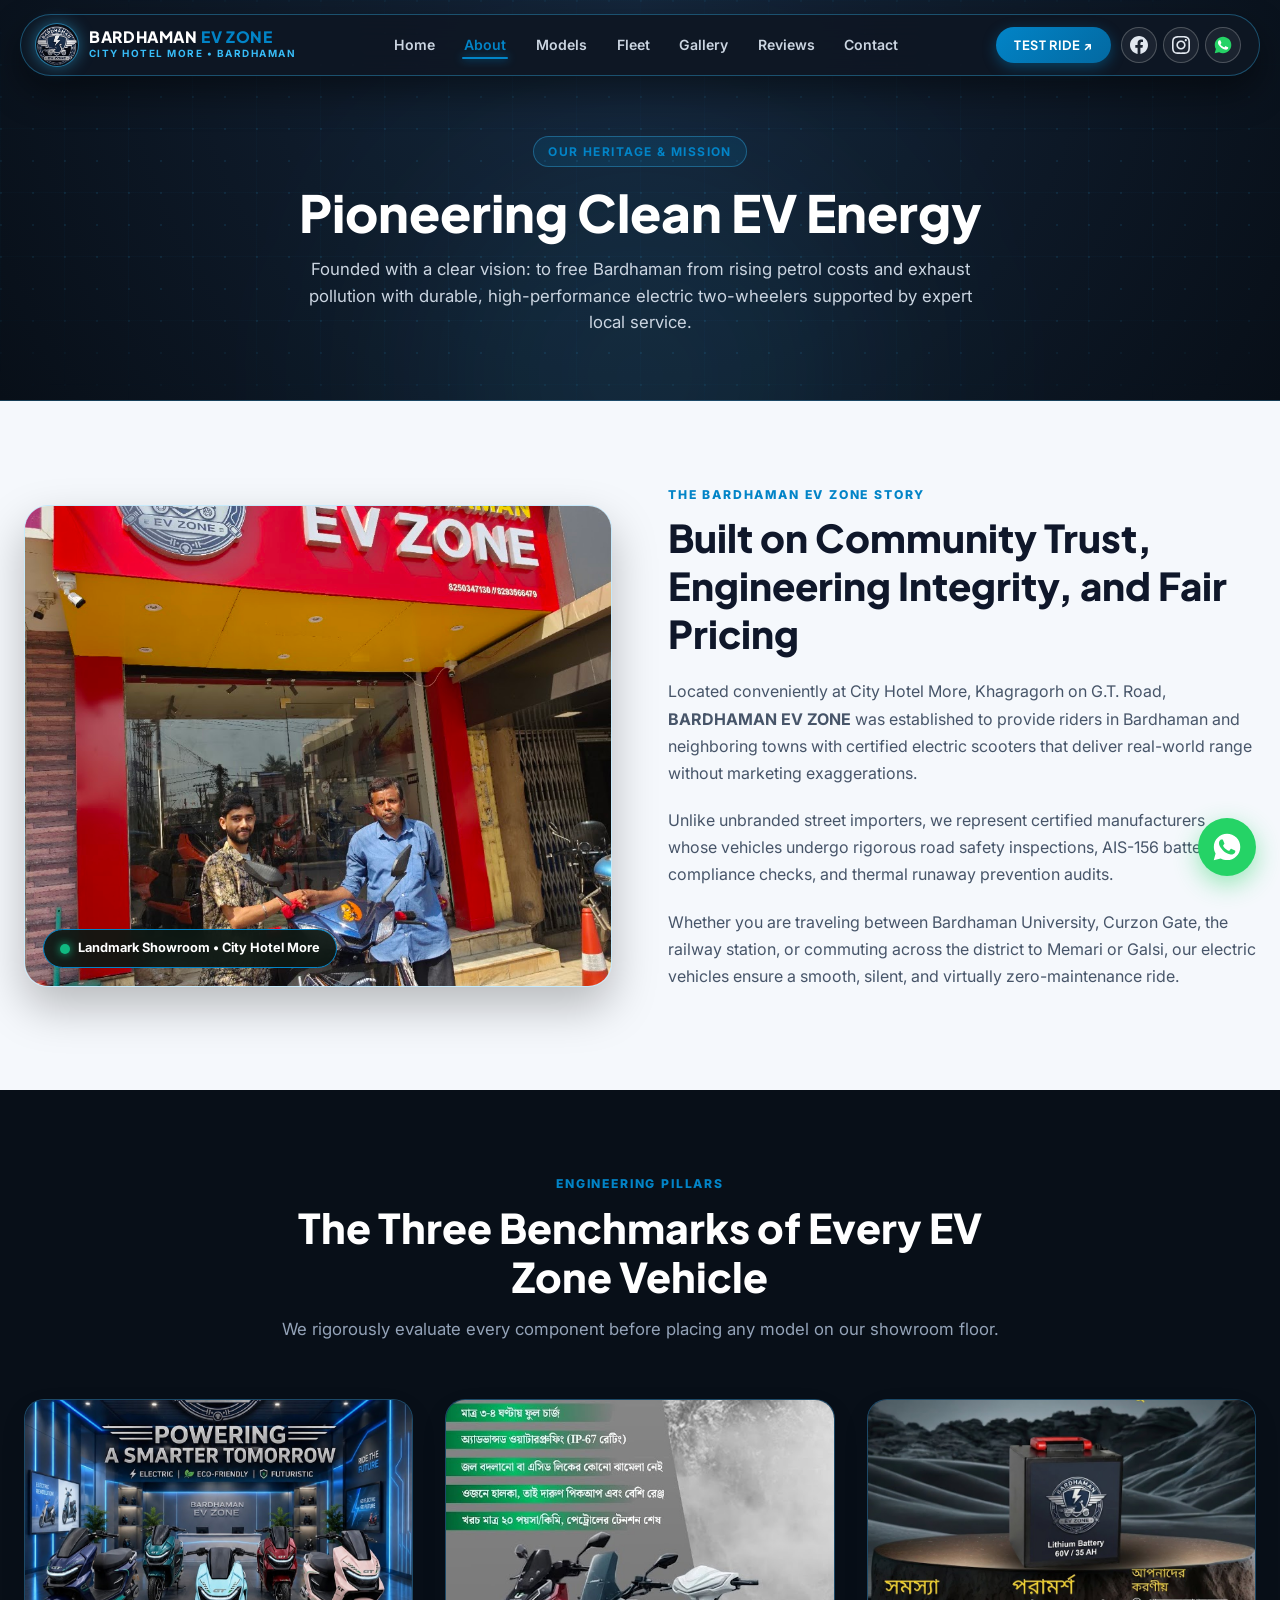
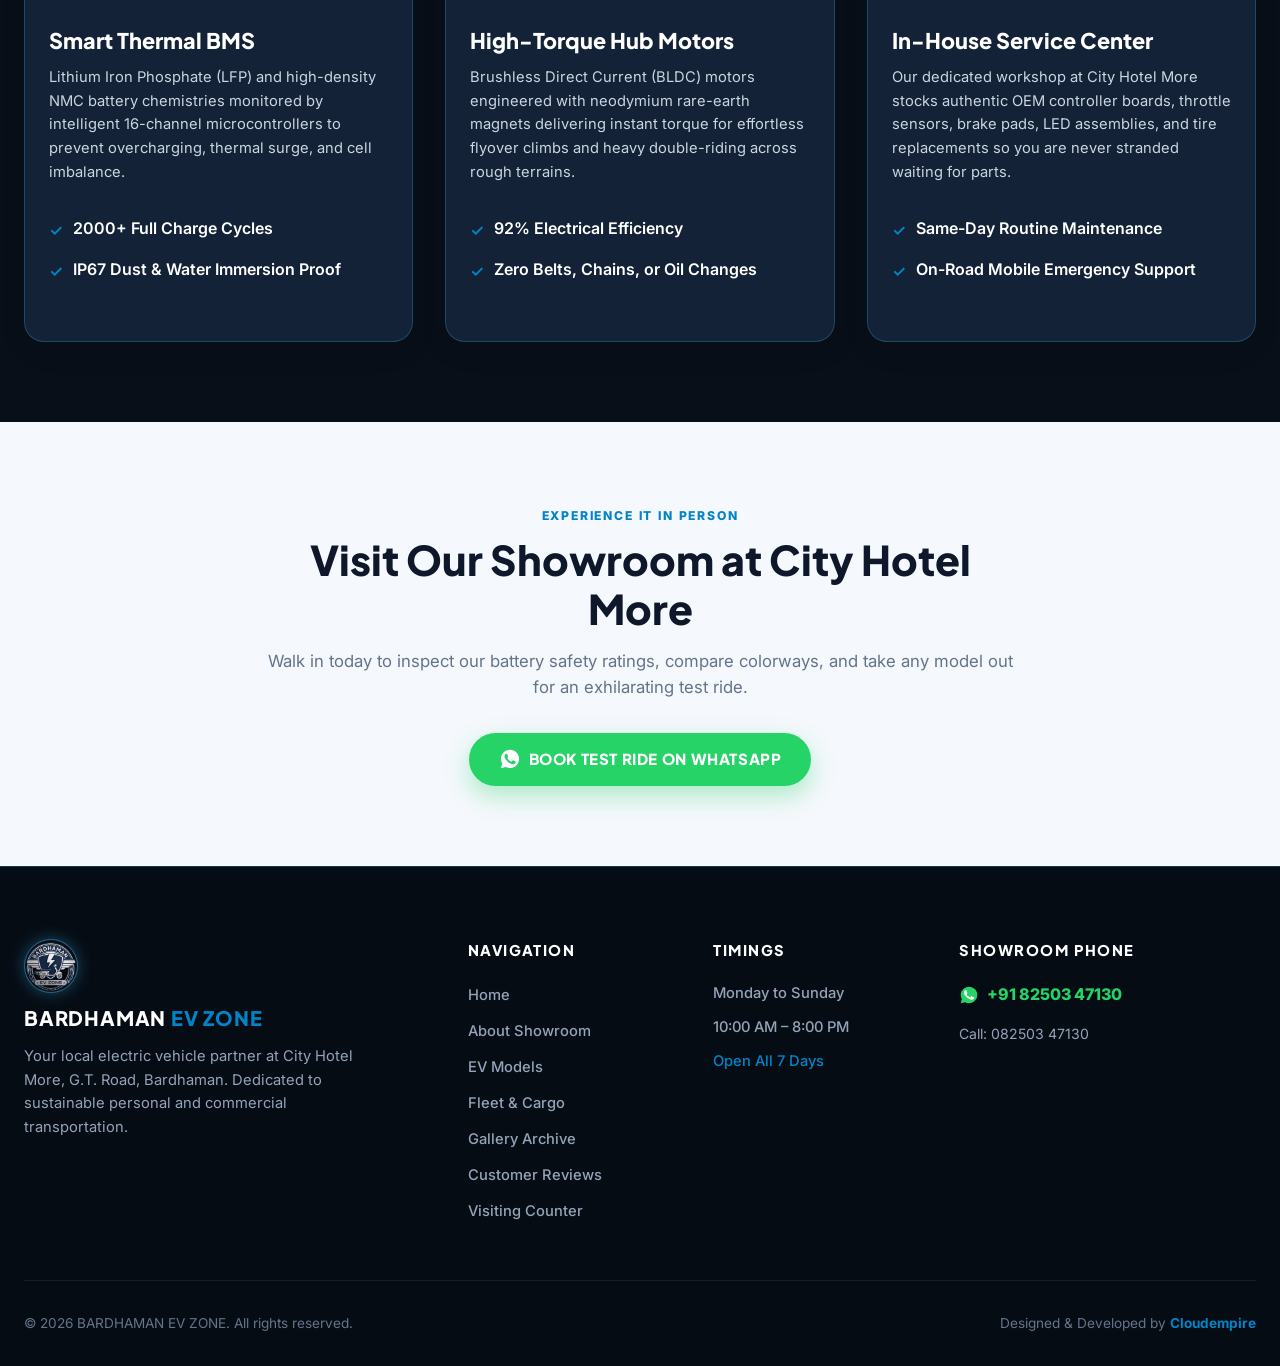
==== commit dfb6c9bb: "Add futuristic abstract visuals, dynamic text rotator, interactive EV fuel savings calculator, and m" ====
--- a/about.html
+++ b/about.html
@@ -74,6 +74,8 @@
 
   <!-- Subpage Banner -->
   <section class="subpage-banner">
+    <div class="abstract-orb abstract-orb-center" aria-hidden="true"></div>
+    <div class="abstract-tech-grid" aria-hidden="true"></div>
     <div class="subpage-badge">OUR HERITAGE & MISSION</div>
     <h1 class="subpage-title">Pioneering Clean EV Energy</h1>
     <p class="subpage-desc">
--- a/assets/css/style.css
+++ b/assets/css/style.css
@@ -556,7 +556,13 @@
   padding: 8.5rem 1.5rem 4rem;
   text-align: center;
   position: relative;
+  overflow: hidden;
   border-bottom: 1px solid var(--color-border-dark);
+}
+
+.subpage-banner > * {
+  position: relative;
+  z-index: 2;
 }
 
 .subpage-badge {
@@ -668,6 +674,8 @@
 .section-dark {
   background-color: var(--color-bg-dark);
   color: #ffffff;
+  position: relative;
+  overflow: hidden;
 }
 
 .section-header {
@@ -1478,3 +1486,432 @@
   background: #080f18;
   margin-bottom: 0.85rem;
 }
+
+/* ==========================================================================
+   Abstract Visual Graphics, Micro-Animations & Dynamic Elements
+   ========================================================================== */
+
+/* 1. Abstract Background Glowing Orbs */
+.abstract-orb {
+  position: absolute;
+  border-radius: 50%;
+  filter: blur(80px);
+  pointer-events: none;
+  z-index: 1;
+  opacity: 0.6;
+  mix-blend-mode: screen;
+  animation: orbDriftSlow 12s ease-in-out infinite alternate;
+}
+
+.abstract-orb-1 {
+  width: 420px;
+  height: 420px;
+  top: 10%;
+  left: -8%;
+  background: radial-gradient(circle, rgba(56, 189, 248, 0.35) 0%, rgba(2, 132, 199, 0.15) 60%, transparent 80%);
+}
+
+.abstract-orb-2 {
+  width: 500px;
+  height: 500px;
+  bottom: 5%;
+  right: -10%;
+  background: radial-gradient(circle, rgba(16, 185, 129, 0.28) 0%, rgba(2, 132, 199, 0.12) 65%, transparent 80%);
+  animation-delay: -6s;
+  animation-duration: 16s;
+}
+
+.abstract-orb-center {
+  width: 550px;
+  height: 550px;
+  top: 25%;
+  left: 50%;
+  transform: translateX(-50%);
+  background: radial-gradient(circle, rgba(56, 189, 248, 0.2) 0%, rgba(14, 165, 233, 0.08) 60%, transparent 80%);
+}
+
+@keyframes orbDriftSlow {
+  0% {
+    transform: translate(0, 0) scale(1);
+    opacity: 0.5;
+  }
+  50% {
+    transform: translate(30px, -20px) scale(1.08);
+    opacity: 0.75;
+  }
+  100% {
+    transform: translate(-25px, 25px) scale(0.96);
+    opacity: 0.55;
+  }
+}
+
+/* 2. Abstract Futuristic Tech Circuit Grid */
+.abstract-tech-grid {
+  position: absolute;
+  top: 0;
+  left: 0;
+  width: 100%;
+  height: 100%;
+  pointer-events: none;
+  z-index: 1;
+  background-image: 
+    radial-gradient(circle at 1px 1px, rgba(56, 189, 248, 0.15) 1px, transparent 0),
+    linear-gradient(to right, rgba(56, 189, 248, 0.04) 1px, transparent 1px),
+    linear-gradient(to bottom, rgba(56, 189, 248, 0.04) 1px, transparent 1px);
+  background-size: 32px 32px, 64px 64px, 64px 64px;
+  mask-image: radial-gradient(ellipse 75% 65% at 50% 50%, #000 60%, transparent 100%);
+  -webkit-mask-image: radial-gradient(ellipse 75% 65% at 50% 50%, #000 60%, transparent 100%);
+  opacity: 0.7;
+}
+
+/* 3. Floating Feature Badges (Desktop & Tablet) */
+.hero-floating-badges {
+  position: absolute;
+  top: 0;
+  left: 0;
+  width: 100%;
+  height: 100%;
+  pointer-events: none;
+  z-index: 4;
+}
+
+.abstract-floating-chip {
+  position: absolute;
+  display: inline-flex;
+  align-items: center;
+  gap: 8px;
+  padding: 8px 16px;
+  background: rgba(14, 23, 36, 0.82);
+  border: 1px solid rgba(56, 189, 248, 0.35);
+  box-shadow: 0 12px 30px rgba(0, 0, 0, 0.4), 0 0 15px rgba(56, 189, 248, 0.2);
+  border-radius: 9999px;
+  color: #e2e8f0;
+  font-size: 0.82rem;
+  font-weight: 700;
+  letter-spacing: 0.03em;
+  backdrop-filter: blur(14px);
+  -webkit-backdrop-filter: blur(14px);
+  transition: transform 0.3s ease;
+}
+
+.chip-left {
+  top: 26%;
+  left: 4%;
+  animation: floatChip1 6.5s ease-in-out infinite;
+}
+
+.chip-right {
+  top: 36%;
+  right: 4%;
+  animation: floatChip2 7.5s ease-in-out infinite 1s;
+}
+
+@keyframes floatChip1 {
+  0%, 100% {
+    transform: translateY(0) rotate(0deg);
+  }
+  50% {
+    transform: translateY(-14px) rotate(2deg);
+  }
+}
+
+@keyframes floatChip2 {
+  0%, 100% {
+    transform: translateY(0) rotate(0deg);
+  }
+  50% {
+    transform: translateY(12px) rotate(-2deg);
+  }
+}
+
+@media (max-width: 992px) {
+  .hero-floating-badges {
+    display: none;
+  }
+}
+
+/* 4. Dynamic Text Headline Rotator */
+.dynamic-rotator-container {
+  display: inline-block;
+  vertical-align: bottom;
+  position: relative;
+  min-width: 280px;
+  text-align: left;
+}
+
+.dynamic-rotator {
+  display: inline-block;
+  background: linear-gradient(135deg, #38bdf8 0%, #00f0ff 50%, #34d399 100%);
+  -webkit-background-clip: text;
+  -webkit-text-fill-color: transparent;
+  font-weight: 900;
+  position: relative;
+  transition: opacity 0.35s ease, transform 0.35s ease;
+  white-space: nowrap;
+}
+
+.dynamic-rotator.fade-out {
+  opacity: 0;
+  transform: translateY(-12px);
+}
+
+.dynamic-rotator.fade-in {
+  opacity: 1;
+  transform: translateY(0);
+}
+
+/* 5. Live Showroom Beacon & Status Bar */
+.live-beacon {
+  position: relative;
+  display: inline-flex;
+  width: 10px;
+  height: 10px;
+  align-items: center;
+  justify-content: center;
+  margin-right: 2px;
+}
+
+.beacon-core {
+  width: 8px;
+  height: 8px;
+  background-color: #10b981;
+  border-radius: 50%;
+  box-shadow: 0 0 10px #10b981;
+}
+
+.beacon-ring {
+  position: absolute;
+  width: 18px;
+  height: 18px;
+  border: 2px solid #10b981;
+  border-radius: 50%;
+  animation: beaconPulse 2s cubic-bezier(0, 0.2, 0.8, 1) infinite;
+}
+
+@keyframes beaconPulse {
+  0% {
+    transform: scale(0.6);
+    opacity: 1;
+  }
+  100% {
+    transform: scale(2.2);
+    opacity: 0;
+  }
+}
+
+.live-status-bar {
+  display: inline-flex;
+  align-items: center;
+  gap: 10px;
+  padding: 8px 18px;
+  background: rgba(14, 23, 36, 0.75);
+  border: 1px solid rgba(56, 189, 248, 0.25);
+  border-radius: 9999px;
+  color: #cbd5e1;
+  font-size: 0.84rem;
+  margin-bottom: 2rem;
+  backdrop-filter: blur(12px);
+  box-shadow: 0 8px 24px rgba(0, 0, 0, 0.25);
+}
+
+.live-status-dot {
+  width: 8px;
+  height: 8px;
+  border-radius: 50%;
+  background: #10b981;
+  box-shadow: 0 0 8px #10b981;
+  animation: beaconPulse 2s infinite;
+}
+
+/* 6. Shimmer Sweep & Enhanced Hover Micro-Animations */
+.btn-hero-primary, .btn-cta-pill, .portfolio-card {
+  position: relative;
+  overflow: hidden;
+}
+
+.btn-hero-primary::after, .btn-cta-pill::after {
+  content: '';
+  position: absolute;
+  top: -50%;
+  left: -50%;
+  width: 200%;
+  height: 200%;
+  background: linear-gradient(
+    60deg,
+    transparent 20%,
+    rgba(255, 255, 255, 0.25) 50%,
+    transparent 80%
+  );
+  transform: translateX(-100%) rotate(30deg);
+  animation: btnShimmer 5s ease-in-out infinite;
+  pointer-events: none;
+}
+
+@keyframes btnShimmer {
+  0% {
+    transform: translateX(-100%) rotate(30deg);
+  }
+  20%, 100% {
+    transform: translateX(100%) rotate(30deg);
+  }
+}
+
+/* Card 3D Lift & Electric Underglow */
+.portfolio-card {
+  transition: transform 0.4s cubic-bezier(0.16, 1, 0.3, 1), box-shadow 0.4s cubic-bezier(0.16, 1, 0.3, 1), border-color 0.4s ease;
+}
+
+.portfolio-card:hover {
+  transform: translateY(-8px) scale(1.015);
+  box-shadow: 0 24px 48px rgba(0, 0, 0, 0.35), 0 0 30px rgba(56, 189, 248, 0.25);
+  border-color: rgba(56, 189, 248, 0.6);
+}
+
+/* 7. Interactive EV Cost vs. Petrol Savings Calculator */
+.ev-calculator-card {
+  max-width: 900px;
+  margin: 3.5rem auto 0;
+  background: linear-gradient(135deg, rgba(14, 23, 36, 0.95) 0%, rgba(19, 34, 54, 0.9) 100%);
+  border: 1px solid rgba(56, 189, 248, 0.35);
+  border-radius: 20px;
+  padding: 2.2rem 2rem;
+  box-shadow: 0 20px 45px rgba(0, 0, 0, 0.3), 0 0 25px rgba(56, 189, 248, 0.15);
+  backdrop-filter: blur(16px);
+  color: #ffffff;
+  position: relative;
+  z-index: 2;
+}
+
+.calc-header {
+  text-align: center;
+  margin-bottom: 2rem;
+}
+
+.calc-badge {
+  display: inline-block;
+  padding: 4px 14px;
+  background: rgba(56, 189, 248, 0.15);
+  border: 1px solid rgba(56, 189, 248, 0.4);
+  border-radius: 9999px;
+  color: #38bdf8;
+  font-size: 0.76rem;
+  font-weight: 800;
+  letter-spacing: 0.1em;
+  margin-bottom: 0.75rem;
+}
+
+.calc-title {
+  font-family: var(--font-heading);
+  font-size: clamp(1.4rem, 2.8vw, 1.9rem);
+  font-weight: 800;
+  color: #ffffff;
+  margin-bottom: 0.5rem;
+}
+
+.calc-sub {
+  color: #94a3b8;
+  font-size: 0.95rem;
+  max-width: 600px;
+  margin: 0 auto;
+}
+
+.calc-slider-wrap {
+  background: rgba(8, 15, 24, 0.7);
+  border: 1px solid rgba(56, 189, 248, 0.2);
+  border-radius: 14px;
+  padding: 1.25rem 1.5rem;
+  margin-bottom: 1.75rem;
+}
+
+.calc-slider-labels {
+  display: flex;
+  justify-content: space-between;
+  align-items: center;
+  margin-bottom: 0.75rem;
+  font-size: 0.95rem;
+  color: #cbd5e1;
+}
+
+.calc-slider-labels strong {
+  color: #38bdf8;
+  font-size: 1.2rem;
+  font-family: var(--font-heading);
+}
+
+.calc-slider {
+  width: 100%;
+  height: 8px;
+  border-radius: 6px;
+  background: #1e293b;
+  outline: none;
+  -webkit-appearance: none;
+  cursor: pointer;
+}
+
+.calc-slider::-webkit-slider-thumb {
+  -webkit-appearance: none;
+  width: 24px;
+  height: 24px;
+  border-radius: 50%;
+  background: #38bdf8;
+  box-shadow: 0 0 12px #38bdf8;
+  cursor: pointer;
+  transition: transform 0.15s ease;
+}
+
+.calc-slider::-webkit-slider-thumb:hover {
+  transform: scale(1.2);
+}
+
+.calc-results-grid {
+  display: grid;
+  grid-template-columns: repeat(auto-fit, minmax(180px, 1fr));
+  gap: 1rem;
+}
+
+.calc-res-item {
+  background: rgba(8, 15, 24, 0.6);
+  border: 1px solid rgba(255, 255, 255, 0.08);
+  border-radius: 12px;
+  padding: 1rem 1.2rem;
+  text-align: center;
+}
+
+.calc-res-item.highlight {
+  background: linear-gradient(135deg, rgba(16, 185, 129, 0.15) 0%, rgba(2, 132, 199, 0.15) 100%);
+  border: 1px solid rgba(16, 185, 129, 0.4);
+  box-shadow: 0 0 20px rgba(16, 185, 129, 0.15);
+}
+
+.calc-res-label {
+  display: block;
+  font-size: 0.76rem;
+  color: #94a3b8;
+  text-transform: uppercase;
+  letter-spacing: 0.06em;
+  margin-bottom: 0.4rem;
+  font-weight: 600;
+}
+
+.calc-res-val {
+  font-family: var(--font-heading);
+  font-size: 1.4rem;
+  font-weight: 800;
+  color: #f8fafc;
+}
+
+.calc-res-val.petrol-val {
+  color: #f87171;
+}
+
+.calc-res-val.ev-val {
+  color: #38bdf8;
+}
+
+.calc-res-val.savings-val {
+  color: #34d399;
+}
+
+.calc-res-val.annual-val {
+  color: #fbbf24;
+}
